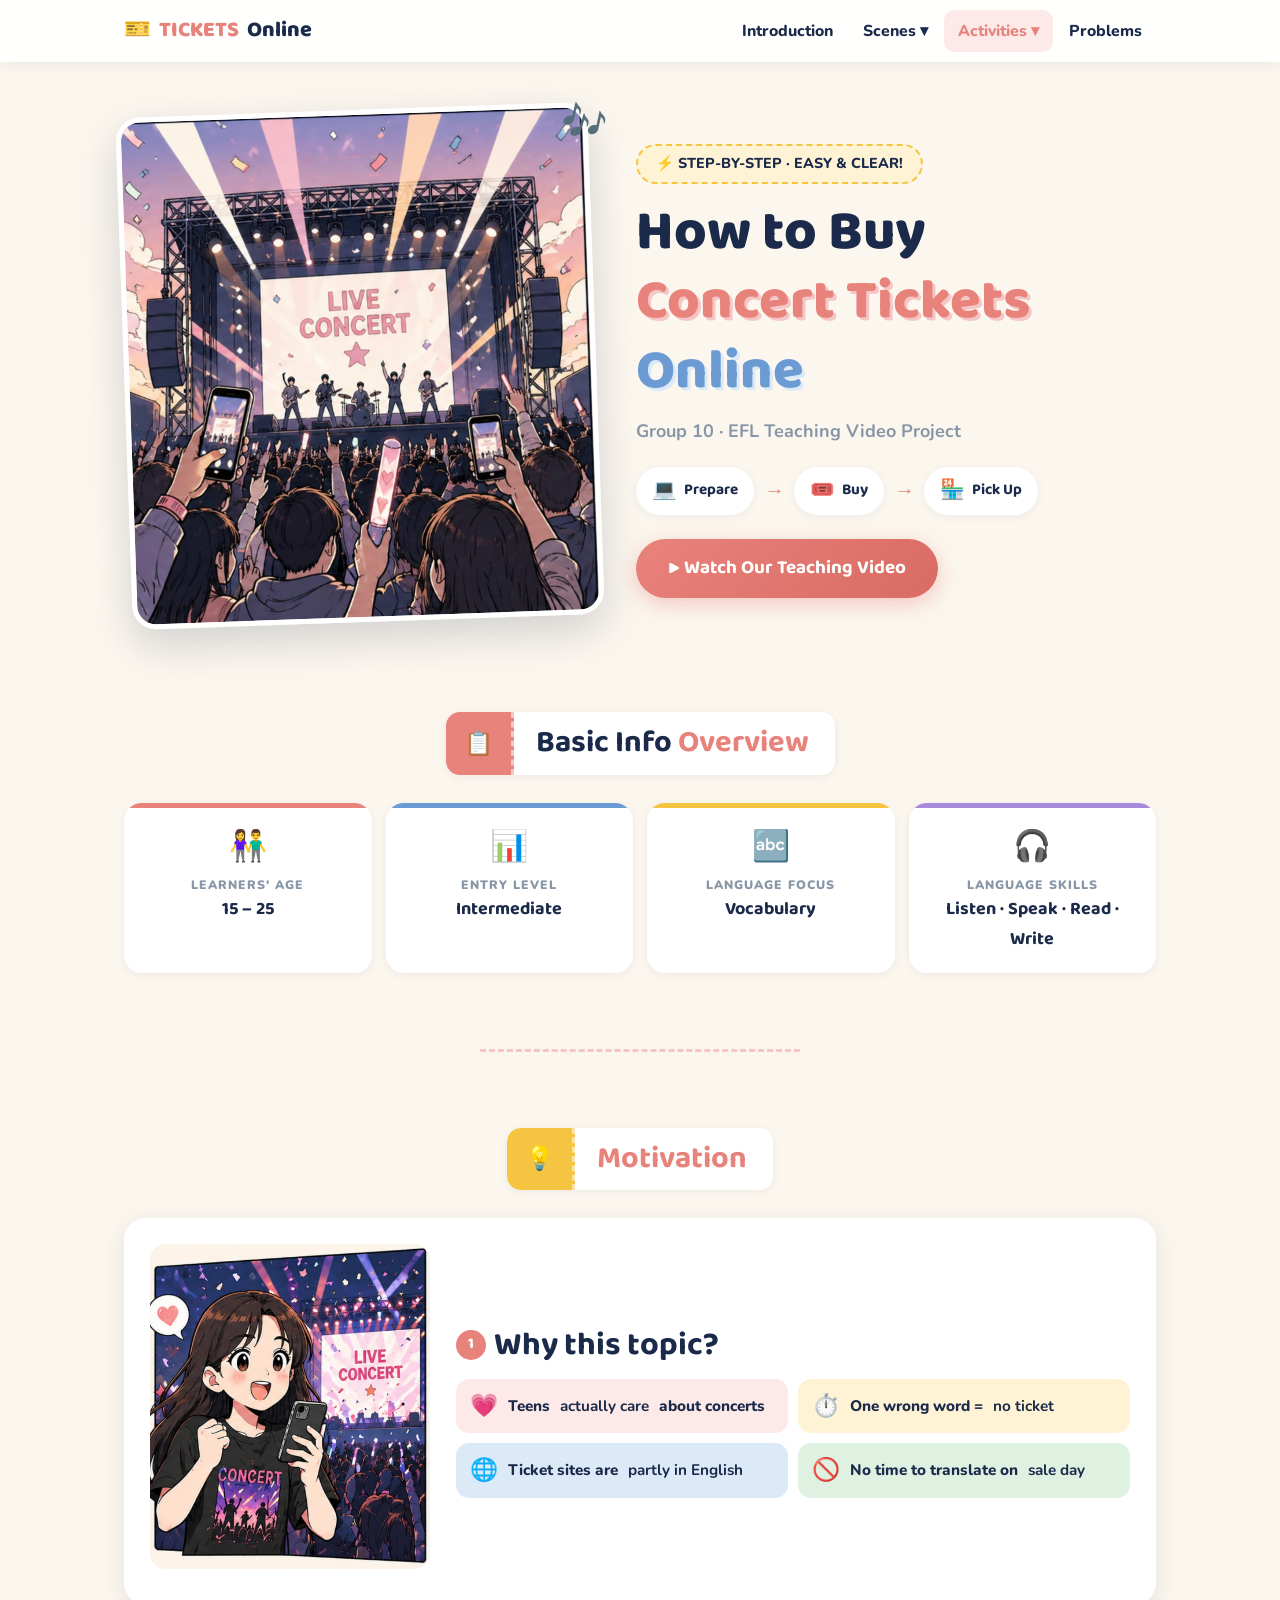
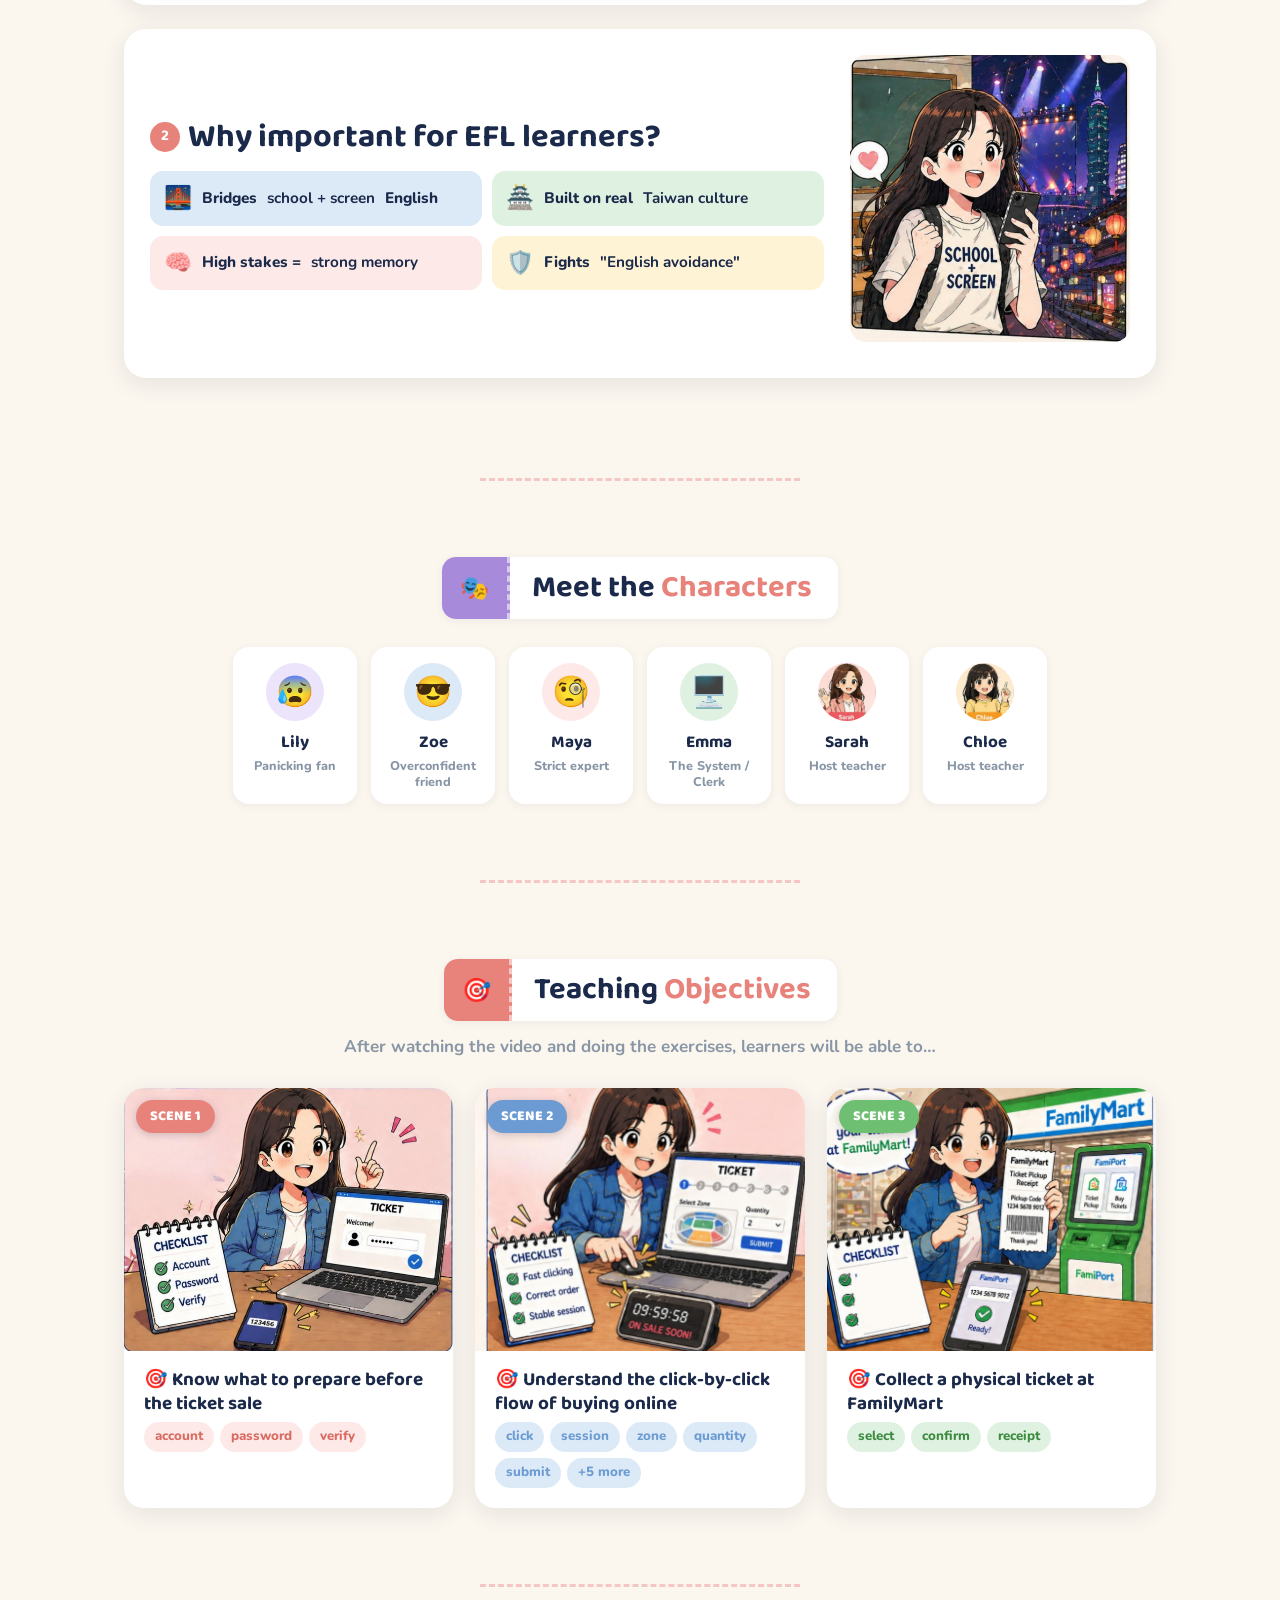
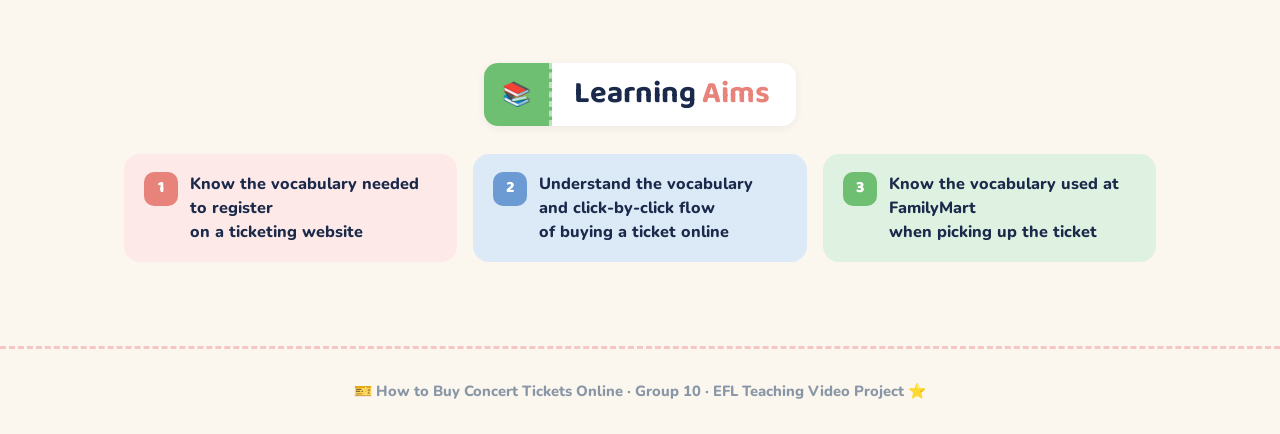
==== index.html @ 99e94b6e "Update index.html" ====
<!DOCTYPE html>
<html lang="en">
<head>
  <meta charset="UTF-8">
  <meta name="viewport" content="width=device-width, initial-scale=1.0">
  <title>How to Buy Concert Tickets Online — Group 10</title>
  <link rel="stylesheet" href="styles.css">
</head>
<body>

<nav class="site-nav">
  <div class="nav-inner">
    <a href="index.html" class="nav-logo">🎫 <span>TICKETS</span> Online</a>
    <button class="hamburger" onclick="document.querySelector('.nav-links').classList.toggle('open')">☰</button>
    <ul class="nav-links">
      <li><a href="index.html">Introduction</a></li>
      <li class="dropdown">
        <a href="scenes.html">Scenes ▾</a>
        <div class="dropdown-menu">
          <a href="scene1.html">Scene 1 — Prepare</a>
          <a href="scene2.html">Scene 2 — Buy</a>
          <a href="scene3.html">Scene 3 — Pick Up</a>
        </div>
      </li>
      <li class="dropdown">
        <a href="activity1.html" class="active">Activities ▾</a>
        <div class="dropdown-menu">
          <a href="activity1.html">Worksheet 1</a>
          <a href="activity2.html">Worksheet 2</a>
          <a href="activity3.html">Worksheet 3</a>
        </div>
      </li>
      <li><a href="problems.html">Problems</a></li>
    </ul>
  </div>
</nav>

<!-- ============ HERO ============ -->
<div class="container">
  <div class="hero-split">
    <div class="hero-art">
      <img src="images/art-concert.jpg" alt="Live concert crowd illustration">
    </div>
    <div class="hero-copy">
      <div class="hero-badge">⚡ STEP-BY-STEP · EASY &amp; CLEAR!</div>
      <h1><span class="w1">How to Buy</span><br><span class="w2">Concert Tickets</span><br><span class="w3">Online</span></h1>
      <p class="subtitle">Group 10 · EFL Teaching Video Project</p>

      <div class="hero-steps">
        <div class="hstep"><span class="he">💻</span> Prepare</div>
        <span class="harrow">→</span>
        <div class="hstep"><span class="he">🎟️</span> Buy</div>
        <span class="harrow">→</span>
        <div class="hstep"><span class="he">🏪</span> Pick Up</div>
      </div>

      <a href="https://youtu.be/21uVmIpMaxs" target="_blank" class="video-btn">▶ Watch Our Teaching Video</a>
    </div>
  </div>
</div>

<div class="container">

  <!-- ============ BASIC INFO ============ -->
  <section>
    <div class="title-center">
      <div class="ticket-title">
        <div class="tt-stub">📋</div>
        <div class="tt-main">
          <h2>Basic Info <span class="accent">Overview</span></h2>
        </div>
      </div>
    </div>

    <div class="info-strip">
      <div class="info-chip c1"><div class="ic">👫</div><div class="lb">Learners' Age</div><div class="vl">15 – 25</div></div>
      <div class="info-chip c2"><div class="ic">📊</div><div class="lb">Entry Level</div><div class="vl">Intermediate</div></div>
      <div class="info-chip c3"><div class="ic">🔤</div><div class="lb">Language Focus</div><div class="vl">Vocabulary</div></div>
      <div class="info-chip c4"><div class="ic">🎧</div><div class="lb">Language Skills</div><div class="vl">Listen · Speak · Read · Write</div></div>
    </div>
  </section>

  <hr class="divider">

  <!-- ============ MOTIVATION ============ -->
  <section>
    <div class="title-center">
      <div class="ticket-title yellow">
        <div class="tt-stub">💡</div>
        <div class="tt-main">
          <h2><span class="accent">Motivation</span></h2>
        </div>
      </div>
    </div>

    <div class="motive-split">
      <div class="ms-art"><img src="images/art-fan-phone.jpg" alt="Excited fan with phone at a concert"></div>
      <div class="ms-body">
<h3 style="font-size:1.8rem;">
  <span class="num">1</span> Why this topic?
</h3>
        <div class="reason-chips">
          <div class="reason-chip p1"><span class="re">💗</span> Teens <b>actually care</b> about concerts</div>
          <div class="reason-chip p2"><span class="re">⏱️</span> One wrong word = <b>no ticket</b></div>
          <div class="reason-chip p3"><span class="re">🌐</span> Ticket sites are <b>partly in English</b></div>
          <div class="reason-chip p4"><span class="re">🚫</span> No time to translate on <b>sale day</b></div>
        </div>
      </div>
    </div>

    <div class="motive-split flip">
      <div class="ms-art"><img src="images/art-school-screen.jpg" alt="Student bridging school and screen English"></div>
      <div class="ms-body">
<h3 style="font-size:1.8rem;">
  <span class="num">2</span> Why important for EFL learners?
</h3>
        <div class="reason-chips">
          <div class="reason-chip p3"><span class="re">🌉</span> Bridges <b>school + screen</b> English</div>
          <div class="reason-chip p4"><span class="re">🏯</span> Built on real <b>Taiwan culture</b></div>
          <div class="reason-chip p1"><span class="re">🧠</span> High stakes = <b>strong memory</b></div>
          <div class="reason-chip p2"><span class="re">🛡️</span> Fights <b>"English avoidance"</b></div>
        </div>
      </div>
    </div>
  </section>

  <hr class="divider">

  <!-- ============ CHARACTERS ============ -->
  <section>
    <div class="title-center">
      <div class="ticket-title purple">
        <div class="tt-stub">🎭</div>
        <div class="tt-main">
          <h2>Meet the <span class="accent">Characters</span></h2>
        </div>
      </div>
    </div>

    <div class="char-strip">
      <div class="char-chip">
        <div class="ca" style="background:var(--purple-light)">😰</div>
        <div class="cn">Lily</div><div class="cr">Panicking fan</div>
      </div>
      <div class="char-chip">
        <div class="ca" style="background:var(--blue-light)">😎</div>
        <div class="cn">Zoe</div><div class="cr">Overconfident friend</div>
      </div>
      <div class="char-chip">
        <div class="ca" style="background:var(--pink-light)">🧐</div>
        <div class="cn">Maya</div><div class="cr">Strict expert</div>
      </div>
      <div class="char-chip">
        <div class="ca" style="background:var(--green-light)">🖥️</div>
        <div class="cn">Emma</div><div class="cr">The System / Clerk</div>
      </div>
      <div class="char-chip">
        <img class="ca" src="images/art-sarah.jpg" alt="Teacher Sarah">
        <div class="cn">Sarah</div><div class="cr">Host teacher</div>
      </div>
      <div class="char-chip">
        <img class="ca" src="images/art-chloe.jpg" alt="Teacher Chloe">
        <div class="cn">Chloe</div><div class="cr">Host teacher</div>
      </div>
    </div>
  </section>

  <hr class="divider">

  <!-- ============ TEACHING OBJECTIVES (scene cards) ============ -->
  <section>
    <div class="title-center">
      <div class="ticket-title">
        <div class="tt-stub">🎯</div>
        <div class="tt-main">
          <h2>Teaching <span class="accent">Objectives</span></h2>
        </div>
      </div>
    </div>
    <p class="section-sub">After watching the video and doing the exercises, learners will be able to…</p>

    <div class="scene-cards">
      <a href="scene1.html" class="scene-card">
        <div class="sc-img">
          <img src="images/art-scene1.jpg" alt="Scene 1 — preparing account with checklist">
          <span class="sc-tag s1">SCENE 1</span>
        </div>
        <div class="sc-body">
          <h3>🎯 Know what to prepare before the ticket sale</h3>
          <div class="vocab-pills">
            <span class="vocab-pill">account</span>
            <span class="vocab-pill">password</span>
            <span class="vocab-pill">verify</span>
          </div>
        </div>
      </a>
      <a href="scene2.html" class="scene-card">
        <div class="sc-img">
          <img src="images/art-scene2.jpg" alt="Scene 2 — racing to buy tickets online">
          <span class="sc-tag s2">SCENE 2</span>
        </div>
        <div class="sc-body">
          <h3>🎯 Understand the click-by-click flow of buying online</h3>
          <div class="vocab-pills">
            <span class="vocab-pill blue">click</span>
            <span class="vocab-pill blue">session</span>
            <span class="vocab-pill blue">zone</span>
            <span class="vocab-pill blue">quantity</span>
            <span class="vocab-pill blue">submit</span>
            <span class="vocab-pill blue">+5 more</span>
          </div>
        </div>
      </a>
      <a href="scene3.html" class="scene-card">
        <div class="sc-img">
          <img src="images/art-scene3.jpg" alt="Scene 3 — picking up ticket at FamilyMart">
          <span class="sc-tag s3">SCENE 3</span>
        </div>
        <div class="sc-body">
          <h3>🎯 Collect a physical ticket at FamilyMart</h3>
          <div class="vocab-pills">
            <span class="vocab-pill green">select</span>
            <span class="vocab-pill green">confirm</span>
            <span class="vocab-pill green">receipt</span>
          </div>
        </div>
      </a>
    </div>
  </section>

  <hr class="divider">

  <!-- ============ LEARNING AIMS ============ -->
  <section>
    <div class="title-center">
      <div class="ticket-title green">
        <div class="tt-stub">📚</div>
        <div class="tt-main">
          <h2>Learning <span class="accent">Aims</span></h2>
        </div>
      </div>
    </div>

    <div class="aims-row">
<div class="aim-card s1">
  <span class="an">1</span>
  Know the vocabulary needed to register<br>
  on a ticketing website
</div>

<div class="aim-card s2">
  <span class="an">2</span>
  Understand the vocabulary and click-by-click flow<br>
  of buying a ticket online
</div>

<div class="aim-card s3">
  <span class="an">3</span>
  Know the vocabulary used at FamilyMart<br>
  when picking up the ticket
</div>
    </div>
  </section>

</div>

<footer class="site-footer">
  🎫 How to Buy Concert Tickets Online · Group 10 · EFL Teaching Video Project ⭐
</footer>

</body>
</html>
---- styles.css ----
@import url('https://fonts.googleapis.com/css2?family=Baloo+2:wght@500;600;700;800&family=Nunito:wght@400;600;700;800;900&display=swap');

:root {
  --bg: #FBF6EE;
  --navy: #1B2A4A;
  --coral: #E8837C;
  --coral-dark: #D96B63;
  --coral-light: #F4C6C6;
  --blue: #6B9BD2;
  --blue-light: #DCEAF8;
  --pink-light: #FDEAE8;
  --green: #6FBF73;
  --green-dark: #3D8B40;
  --green-light: #DFF2E1;
  --yellow: #F5C542;
  --yellow-light: #FFF3D6;
  --purple: #A78BDA;
  --purple-light: #ECE4FA;
  --white: #FFFFFF;
  --gray: #8896A6;
  --shadow: 0 6px 24px rgba(27,42,74,0.09);
  --shadow-sm: 0 2px 10px rgba(27,42,74,0.06);
  --radius: 18px;
}

* { margin: 0; padding: 0; box-sizing: border-box; }
html {
  scroll-behavior: smooth;
  font-size: 18px;
}

body {
  font-family: 'Nunito', sans-serif;
  background: var(--bg);
  color: var(--navy);
  line-height: 1.65;
  font-size: 20px;
}

h1,h2,h3,h4 { font-family: 'Baloo 2', cursive; line-height: 1.25; }
img { max-width: 100%; height: auto; }
a { color: var(--coral); text-decoration: none; transition: .2s; }

.container { max-width: 1080px; margin: 0 auto; padding: 0 24px; }
section { padding: 40px 0; }

/* ============ NAV ============ */
.site-nav {
  background: rgba(255,255,255,.92);
  backdrop-filter: blur(8px);
  box-shadow: 0 2px 14px rgba(27,42,74,.07);
  position: sticky; top: 0; z-index: 100;
}
.nav-inner {
  max-width: 1080px; margin: 0 auto;
  display: flex; align-items: center; justify-content: space-between;
  padding: 0 24px; height: 62px;
}
.nav-logo {
  font-family: 'Baloo 2', cursive; font-size: 1.2rem; font-weight: 800;
  color: var(--navy); display: flex; align-items: center; gap: 8px;
}
.nav-logo span { color: var(--coral); }
.nav-links { display: flex; list-style: none; gap: 2px; align-items: center; }
.nav-links a {
  display: block; padding: 8px 14px; border-radius: 10px;
  font-weight: 800; font-size: .88rem; color: var(--navy);
}
.nav-links a:hover, .nav-links a.active { background: var(--pink-light); color: var(--coral); }
.dropdown { position: relative; }
.dropdown-menu {
  display: none; position: absolute; top: 100%; left: 0;
  background: var(--white); border-radius: 14px; box-shadow: var(--shadow);
  min-width: 190px; padding: 8px; z-index: 50;
}
.dropdown:hover .dropdown-menu { display: block; }
.dropdown-menu a { padding: 8px 12px; border-radius: 9px; font-size: .84rem; }
.hamburger { display: none; background: none; border: none; font-size: 1.5rem; cursor: pointer; color: var(--navy); }

@media (max-width: 768px) {
  .hamburger { display: block; }
  .nav-links {
    display: none; position: absolute; top: 62px; left: 0; right: 0;
    background: var(--white); flex-direction: column; align-items: stretch;
    padding: 14px; box-shadow: var(--shadow);
  }
  .nav-links.open { display: flex; }
  .dropdown-menu { position: static; box-shadow: none; padding-left: 14px; display: block; }
}

/* ============ TICKET HEADER (signature element) ============ */
.ticket-title {
  display: inline-flex;
  align-items: stretch;
  background: var(--white);
  border-radius: 14px;
  box-shadow: var(--shadow-sm);
  overflow: hidden;
  position: relative;
  margin-bottom: 28px;
}
.ticket-title .tt-stub {
  background: var(--coral);
  color: #fff;
  display: flex; align-items: center; justify-content: center;
  font-size: 1.3rem;
  padding: 0 18px;
  border-right: 3px dashed rgba(255,255,255,.55);
  position: relative;
}
.ticket-title.blue .tt-stub { background: var(--blue); }
.ticket-title.green .tt-stub { background: var(--green); }
.ticket-title.yellow .tt-stub { background: var(--yellow); }
.ticket-title.purple .tt-stub { background: var(--purple); }
.ticket-title .tt-main {
  padding: 12px 26px 12px 22px;
}
.ticket-title .tt-eyebrow {
  font-size: .65rem; font-weight: 900; letter-spacing: 2px;
  text-transform: uppercase; color: var(--gray);
}
.ticket-title h2 {
  font-size: clamp(1.25rem, 3vw, 1.7rem);
  margin: 0;
}
.ticket-title h2 .accent { color: var(--coral); }
.title-center { text-align: center; }

/* ============ HERO ============ */
.hero-split {
  display: grid;
  grid-template-columns: 1fr 1.1fr;
  gap: 40px;
  align-items: center;
  padding: 48px 0 40px;
}
@media (max-width: 800px) {
  .hero-split { grid-template-columns: 1fr; }
}
.hero-art {
  position: relative;
}
.hero-art img {
  border-radius: 24px;
  box-shadow: 0 16px 40px rgba(27,42,74,.18);
  border: 5px solid var(--white);
  transform: rotate(-2deg);
}
.hero-art::after {
  content: '🎶';
  position: absolute; top: -16px; right: -10px;
  font-size: 2rem;
  transform: rotate(15deg);
}
.hero-copy { text-align: left; }
@media (max-width: 800px) { .hero-copy { text-align: center; } }
.hero-badge {
  display: inline-block; background: var(--yellow-light);
  font-weight: 800; font-size: .8rem; padding: 6px 18px;
  border-radius: 50px; margin-bottom: 14px; border: 2px dashed var(--yellow);
}
.hero-copy h1 {
  font-size: clamp(2rem, 4.6vw, 3.1rem);
  font-weight: 800;
}
.hero-copy h1 .w1 { color: var(--navy); }
.hero-copy h1 .w2 {
  color: var(--coral);
  text-shadow: 3px 3px 0 var(--coral-light);
}
.hero-copy h1 .w3 {
  color: var(--blue);
  text-shadow: 3px 3px 0 var(--blue-light);
}
.hero-copy .subtitle { font-size: 1rem; color: var(--gray); font-weight: 700; margin: 10px 0 20px; }

.hero-steps {
  display: flex; gap: 10px; align-items: center; flex-wrap: wrap;
  margin-bottom: 24px;
}
@media (max-width: 800px) { .hero-steps { justify-content: center; } }
.hstep {
  display: flex; align-items: center; gap: 7px;
  background: var(--white); padding: 8px 16px;
  border-radius: 50px; box-shadow: var(--shadow-sm);
  font-family: 'Baloo 2', cursive; font-weight: 700; font-size: .85rem;
}
.hstep .he { font-size: 1.1rem; }
.harrow { color: var(--coral); font-weight: 900; }

.video-btn {
  display: inline-flex; align-items: center; gap: 10px;
  background: linear-gradient(135deg, var(--coral), var(--coral-dark));
  color: #fff; font-family: 'Baloo 2', cursive;
  font-size: 1.05rem; font-weight: 700;
  padding: 14px 32px; border-radius: 50px;
  box-shadow: 0 6px 20px rgba(232,131,124,.4);
  transition: .25s;
}
.video-btn:hover { transform: translateY(-3px); box-shadow: 0 10px 28px rgba(232,131,124,.5); color: #fff; }

/* ============ INFO STRIP ============ */
.info-strip {
  display: grid;
  grid-template-columns: repeat(4, 1fr);
  gap: 14px;
}
@media (max-width: 800px) { .info-strip { grid-template-columns: repeat(2, 1fr); } }
.info-chip {
  background: var(--white); border-radius: var(--radius);
  padding: 18px 14px; text-align: center;
  box-shadow: var(--shadow-sm);
  position: relative; overflow: hidden;
}
.info-chip::before {
  content: ''; position: absolute; top: 0; left: 0; right: 0; height: 5px;
}
.info-chip.c1::before { background: var(--coral); }
.info-chip.c2::before { background: var(--blue); }
.info-chip.c3::before { background: var(--yellow); }
.info-chip.c4::before { background: var(--purple); }
.info-chip .ic { font-size: 1.7rem; }
.info-chip .lb { font-size: .68rem; color: var(--gray); font-weight: 900; text-transform: uppercase; letter-spacing: 1px; margin-top: 4px; }
.info-chip .vl { font-family: 'Baloo 2', cursive; font-weight: 700; font-size: 1rem; }

/* ============ MOTIVE (visual cards) ============ */
.motive-split {
  display: grid; grid-template-columns: 280px 1fr;
  gap: 26px; align-items: center;
  background: var(--white); border-radius: 22px;
  padding: 26px; box-shadow: var(--shadow);
  margin-bottom: 24px;
}
.motive-split.flip { grid-template-columns: 1fr 280px; }
.motive-split.flip .ms-art { order: 2; }
@media (max-width: 760px) {
  .motive-split, .motive-split.flip { grid-template-columns: 1fr; }
  .motive-split.flip .ms-art { order: 0; }
}
.ms-art img { border-radius: 16px; }
.ms-body h3 { font-size: 1.2rem; margin-bottom: 14px; display: flex; align-items: center; gap: 8px; }
.ms-body h3 .num {
  width: 30px; height: 30px; flex-shrink: 0;
  background: var(--coral); color: #fff; border-radius: 50%;
  display: inline-flex; align-items: center; justify-content: center;
  font-size: .85rem;
}
.reason-chips { display: grid; grid-template-columns: 1fr 1fr; gap: 10px; }
@media (max-width: 560px) { .reason-chips { grid-template-columns: 1fr; } }
.reason-chip {
  display: flex; align-items: center; gap: 10px;
  padding: 12px 14px; border-radius: 13px;
  font-weight: 800; font-size: .85rem; line-height: 1.35;
}
.reason-chip .re { font-size: 1.25rem; flex-shrink: 0; }
.reason-chip.p1 { background: var(--pink-light); }
.reason-chip.p2 { background: var(--yellow-light); }
.reason-chip.p3 { background: var(--blue-light); }
.reason-chip.p4 { background: var(--green-light); }

/* ============ SCENE CARDS ============ */
.scene-cards {
  display: grid; grid-template-columns: repeat(3, 1fr); gap: 22px;
}
@media (max-width: 800px) { .scene-cards { grid-template-columns: 1fr; } }
.scene-card {
  background: var(--white); border-radius: 20px; overflow: hidden;
  box-shadow: var(--shadow); color: var(--navy);
  transition: transform .22s, box-shadow .22s;
  display: flex; flex-direction: column;
}
.scene-card:hover { transform: translateY(-6px); box-shadow: 0 14px 34px rgba(27,42,74,.15); color: var(--navy); }
.scene-card .sc-img { position: relative; }
.scene-card .sc-img img { display: block; width: 100%; aspect-ratio: 5/4; object-fit: cover; }
.scene-card .sc-tag {
  position: absolute; top: 12px; left: 12px;
  font-family: 'Baloo 2', cursive; font-weight: 800; font-size: .78rem;
  color: #fff; padding: 5px 14px; border-radius: 50px;
  box-shadow: 0 2px 8px rgba(0,0,0,.18);
}
.sc-tag.s1 { background: var(--coral); }
.sc-tag.s2 { background: var(--blue); }
.sc-tag.s3 { background: var(--green); }
.scene-card .sc-body { padding: 18px 20px 20px; flex: 1; }
.scene-card .sc-body h3 { font-size: 1.05rem; margin-bottom: 6px; }
.scene-card .sc-body p { font-size: .85rem; color: var(--gray); font-weight: 700; margin-bottom: 12px; }
.vocab-pills { display: flex; flex-wrap: wrap; gap: 6px; }
.vocab-pill {
  background: var(--pink-light); color: var(--coral-dark);
  font-weight: 800; font-size: .74rem; padding: 4px 11px; border-radius: 50px;
}
.vocab-pill.blue { background: var(--blue-light); color: var(--blue); }
.vocab-pill.green { background: var(--green-light); color: var(--green-dark); }

/* ============ AIMS ============ */
.aims-row { display: grid; grid-template-columns: repeat(3,1fr); gap: 16px; }
@media (max-width: 760px) { .aims-row { grid-template-columns: 1fr; } }
.aim-card {
  border-radius: 16px; padding: 18px 20px;
  font-weight: 800; font-size: .9rem; line-height: 1.5;
  display: flex; gap: 12px; align-items: flex-start;
}
.aim-card .an {
  width: 34px; height: 34px; flex-shrink: 0; border-radius: 10px;
  display: flex; align-items: center; justify-content: center;
  font-family: 'Baloo 2', cursive; font-weight: 800; color: #fff;
}
.aim-card.s1 { background: var(--pink-light); } .aim-card.s1 .an { background: var(--coral); }
.aim-card.s2 { background: var(--blue-light); } .aim-card.s2 .an { background: var(--blue); }
.aim-card.s3 { background: var(--green-light); } .aim-card.s3 .an { background: var(--green); }

/* ============ SCENE PAGE ============ */
.scene-hero {
  display: grid; grid-template-columns: 1fr 360px;
  gap: 36px; align-items: center; padding: 44px 0 28px;
}
@media (max-width: 800px) { .scene-hero { grid-template-columns: 1fr; } .scene-hero .sh-art { order: -1; max-width: 420px; margin: 0 auto; } }
.scene-hero .sh-art img {
  border-radius: 22px; border: 5px solid var(--white);
  box-shadow: var(--shadow); transform: rotate(2deg);
}
.scene-num {
  display: inline-block; color: #fff;
  font-family: 'Baloo 2', cursive; font-weight: 800; font-size: .9rem;
  padding: 6px 20px; border-radius: 50px; margin-bottom: 12px;
  background: var(--coral);
}
.scene-num.s2 { background: var(--blue); }
.scene-num.s3 { background: var(--green); }
.scene-hero h1 { font-size: clamp(1.6rem, 4vw, 2.4rem); }
.scene-hero .scene-desc { color: var(--gray); font-weight: 700; margin-top: 8px; }

/* facts row */
.facts-row {
  display: grid; grid-template-columns: repeat(3, 1fr);
  gap: 14px; margin-bottom: 14px;
}
@media (max-width: 700px) { .facts-row { grid-template-columns: 1fr; } }
.fact {
  background: var(--white); border-radius: 14px; padding: 14px 16px;
  box-shadow: var(--shadow-sm);
  display: flex; gap: 12px; align-items: flex-start;
}
.fact .fi { font-size: 1.4rem; flex-shrink: 0; }
.fact .fl { font-size: .66rem; font-weight: 900; text-transform: uppercase; letter-spacing: 1px; color: var(--gray); }
.fact .fv { font-weight: 800; font-size: .88rem; line-height: 1.4; }

.storyboard-img {
  width: 100%; border-radius: 20px;
  box-shadow: var(--shadow); border: 4px solid var(--white);
  margin: 8px 0;
}

/* script */
.script-box {
  background: var(--white); border-radius: 20px;
  padding: 30px; box-shadow: var(--shadow);
  margin: 28px 0; border-left: 6px solid var(--coral);
}
.script-box.s2 { border-left-color: var(--blue); }
.script-box.s3 { border-left-color: var(--green); }
.script-line { margin-bottom: 9px; font-size: .93rem; line-height: 1.75; }
.script-line .speaker { font-weight: 900; }
.speaker.lily { color: #9B59B6; } .speaker.zoe { color: var(--blue); }
.speaker.maya { color: #27AE60; } .speaker.emma { color: #16A085; }
.vocab-highlight { color: var(--coral-dark); font-weight: 900; }
.stage-dir { font-style: italic; color: var(--gray); }

/* collapsible script */
.script-toggle {
  background: var(--bg); border: 2px dashed var(--coral-light);
  border-radius: 50px; padding: 10px 24px;
  font-family: 'Baloo 2', cursive; font-weight: 700; font-size: .92rem;
  color: var(--coral-dark); cursor: pointer; display: block;
  margin: 0 auto;
}
.script-toggle:hover { background: var(--pink-light); }

/* vocab grid */
.vocab-grid {
  display: grid; grid-template-columns: repeat(auto-fill, minmax(170px, 1fr));
  gap: 14px;
}
.vocab-item {
  text-align: center; padding: 18px 12px; border-radius: 16px;
  background: var(--pink-light);
  transition: transform .18s;
}
.vocab-item:hover { transform: translateY(-3px); }
.vocab-item.blue { background: var(--blue-light); }
.vocab-item.green { background: var(--green-light); }
.vocab-item .vi { font-size: 1.8rem; }
.vocab-item .word { font-family: 'Baloo 2', cursive; font-size: 1.08rem; font-weight: 700; margin-top: 4px; }
.vocab-item .def { font-size: .8rem; font-weight: 700; }
.vocab-item .zh { font-size: .82rem; color: var(--gray); font-weight: 700; }

/* ============ FLOW (scenes hub) ============ */
.scenes-flow {
  display: flex; align-items: center; justify-content: center;
  gap: 14px; flex-wrap: wrap; margin: 28px 0;
}
.flow-step { display: flex; flex-direction: column; align-items: center; gap: 8px; }
.flow-circle {
  width: 92px; height: 92px; border-radius: 50%;
  display: flex; align-items: center; justify-content: center;
  font-size: 2.3rem; box-shadow: var(--shadow);
  transition: transform .2s; background: var(--white);
  border: 4px solid var(--coral-light);
}
.flow-step:hover .flow-circle { transform: scale(1.08); }
.flow-circle.f2 { border-color: var(--blue-light); }
.flow-circle.f3 { border-color: var(--green-light); }
.flow-label { font-family: 'Baloo 2', cursive; font-weight: 800; font-size: .9rem; color: var(--navy); }
.flow-arrow { font-size: 1.6rem; color: var(--coral); font-weight: 900; }

/* ============ INTERACTIVE WORKSHEETS ============ */
.ws-card {
  background: var(--white); border-radius: 22px;
  padding: 30px; box-shadow: var(--shadow); margin-bottom: 34px;
}
.ws-head { display: flex; align-items: center; gap: 14px; margin-bottom: 6px; flex-wrap: wrap; }
.ws-head .ws-icon {
  width: 50px; height: 50px; border-radius: 14px;
  display: flex; align-items: center; justify-content: center;
  font-size: 1.5rem; flex-shrink: 0;
}
.ws-head h3 { font-size: 1.25rem; }
.ws-instructions {
  color: var(--gray); font-weight: 700; font-size: .9rem;
  margin: 8px 0 20px;
}
.ws-score {
  margin-left: auto;
  font-family: 'Baloo 2', cursive; font-weight: 800; font-size: .95rem;
  background: var(--yellow-light); padding: 6px 16px; border-radius: 50px;
}

/* matching */
.match-board { display: grid; grid-template-columns: 1fr 1fr; gap: 18px; }
@media (max-width: 560px) { .match-board { gap: 10px; } }
.match-col-head {
  font-family: 'Baloo 2', cursive; font-weight: 700; font-size: .9rem;
  text-align: center; padding: 8px; border-radius: 10px; margin-bottom: 10px;
}
.mch-en { background: var(--blue-light); color: var(--blue); }
.mch-zh { background: var(--pink-light); color: var(--coral-dark); }
.match-btn {
  display: flex; align-items: center; gap: 10px;
  width: 100%; padding: 11px 14px; margin-bottom: 7px;
  border-radius: 12px; border: 2px solid transparent;
  background: var(--bg); font-family: 'Nunito', sans-serif;
  font-weight: 800; font-size: .92rem; color: var(--navy);
  cursor: pointer; transition: .15s; text-align: left;
}
.match-btn:hover:not(:disabled) { border-color: var(--coral-light); transform: translateX(2px); }
.match-btn.selected { border-color: var(--coral); background: var(--pink-light); }
.match-btn.matched { background: var(--green-light); color: var(--green-dark); cursor: default; }
.match-btn.wrong { animation: shake .35s; border-color: #E05B5B; background: #FDE2E2; }
.match-btn:disabled { opacity: .85; }
@keyframes shake {
  0%,100% { transform: translateX(0); }
  25% { transform: translateX(-5px); } 75% { transform: translateX(5px); }
}

/* fill in blank */
.fitb-grid { display: grid; grid-template-columns: 1fr 1fr; gap: 12px; }
@media (max-width: 720px) { .fitb-grid { grid-template-columns: 1fr; } }
.fitb-item {
  padding: 14px 16px; background: var(--bg); border-radius: 14px;
  font-size: .88rem; font-weight: 700;
  display: flex; gap: 10px; align-items: flex-start;
  border: 2px solid transparent; transition: .2s;
}
.fitb-item.correct { border-color: var(--green); background: var(--green-light); }
.fitb-item.incorrect { border-color: #E05B5B; background: #FDE2E2; }
.fitb-item .num {
  width: 25px; height: 25px; flex-shrink: 0;
  background: var(--blue); color: #fff; border-radius: 50%;
  display: inline-flex; align-items: center; justify-content: center;
  font-size: .76rem; font-weight: 900;
}
.fitb-select, .order-select {
  font-family: 'Nunito', sans-serif; font-weight: 800; font-size: .85rem;
  padding: 4px 8px; border-radius: 8px;
  border: 2px dashed var(--coral); background: var(--white);
  color: var(--coral-dark); cursor: pointer; margin: 0 3px;
}

.word-bank {
  display: flex; flex-wrap: wrap; gap: 8px;
  padding: 14px 18px; background: var(--yellow-light);
  border-radius: 14px; margin-bottom: 18px; justify-content: center;
  align-items: center;
}
.word-bank .wb-label {
  font-family: 'Baloo 2', cursive; font-weight: 800; font-size: .8rem;
  background: var(--yellow); padding: 3px 12px; border-radius: 50px;
}
.word-bank span.wbw { font-weight: 800; font-size: .88rem; }

/* ordering */
.order-list { display: grid; gap: 9px; }
.order-item {
  display: flex; align-items: center; gap: 13px;
  padding: 12px 16px; background: var(--bg); border-radius: 13px;
  font-weight: 700; font-size: .9rem;
  border: 2px solid transparent; transition: .2s;
}
.order-item.correct { border-color: var(--green); background: var(--green-light); }
.order-item.incorrect { border-color: #E05B5B; background: #FDE2E2; }
.order-item .oi { font-size: 1.25rem; flex-shrink: 0; }
.order-vocab { font-weight: 900; color: var(--coral-dark); }
.order-select { min-width: 56px; text-align: center; }

/* check buttons */
.check-btn {
  display: inline-flex; align-items: center; gap: 8px;
  background: linear-gradient(135deg, var(--green), var(--green-dark));
  color: #fff; border: none; cursor: pointer;
  font-family: 'Baloo 2', cursive; font-weight: 700; font-size: .95rem;
  padding: 11px 28px; border-radius: 50px;
  box-shadow: 0 4px 14px rgba(111,191,115,.4);
  transition: .2s; margin-top: 18px;
}
.check-btn:hover { transform: translateY(-2px); }
.reset-btn {
  background: var(--white); color: var(--gray);
  border: 2px solid #E3E8EE; cursor: pointer;
  font-family: 'Baloo 2', cursive; font-weight: 700; font-size: .95rem;
  padding: 10px 24px; border-radius: 50px;
  margin: 18px 0 0 10px; transition: .2s;
}
.reset-btn:hover { border-color: var(--coral-light); color: var(--coral); }
.ws-result {
  margin-top: 14px; font-weight: 900; font-size: 1rem;
  min-height: 26px;
}
.ws-result.good { color: var(--green-dark); }
.ws-result.bad { color: #D14545; }

/* ============ PROBLEMS ============ */
.problem-row {
  background: var(--white); border-radius: 20px;
  padding: 22px 26px; box-shadow: var(--shadow);
  margin-bottom: 18px;
  display: grid; grid-template-columns: 64px 1fr auto 1fr;
  gap: 18px; align-items: center;
}
@media (max-width: 760px) {
  .problem-row { grid-template-columns: 56px 1fr; }
  .problem-row .pr-arrow { display: none; }
  .problem-row .pr-sol { grid-column: 1 / -1; }
}
.pr-icon {
  width: 64px; height: 64px; border-radius: 17px;
  display: flex; align-items: center; justify-content: center;
  font-size: 1.8rem;
}
.pr-icon.i1 { background: var(--pink-light); }
.pr-icon.i2 { background: var(--blue-light); }
.pr-icon.i3 { background: var(--green-light); }
.pr-icon.i4 { background: var(--yellow-light); }
.pr-prob h4 { font-size: 1.02rem; }
.pr-prob p { font-size: .82rem; color: var(--gray); font-weight: 700; margin-top: 2px; }
.pr-arrow { font-size: 1.5rem; color: var(--coral); }
.pr-sol {
  background: var(--green-light); border-radius: 14px;
  padding: 13px 16px; display: flex; gap: 10px; align-items: center;
}
.pr-sol .ps-badge {
  background: var(--green); color: #fff;
  font-family: 'Baloo 2', cursive; font-weight: 700; font-size: .62rem;
  letter-spacing: 1px; padding: 3px 10px; border-radius: 50px;
  flex-shrink: 0;
}
.pr-sol p { font-weight: 800; font-size: .85rem; line-height: 1.45; }

/* ============ MISC ============ */
.divider {
  border: none; height: 0; margin: 36px auto;
  max-width: 320px;
  border-top: 3px dashed var(--coral-light);
  position: relative;
}
.divider::after {
  content: '🎫'; position: absolute; top: -14px; left: 50%;
  transform: translateX(-50%); background: var(--bg); padding: 0 12px;
  font-size: 1.1rem;
}

.page-nav { display: flex; justify-content: space-between; gap: 14px; margin-top: 36px; flex-wrap: wrap; }
.page-nav a {
  display: inline-flex; align-items: center; gap: 8px;
  background: var(--white); padding: 11px 24px; border-radius: 50px;
  font-weight: 800; font-size: .88rem; box-shadow: var(--shadow-sm);
  color: var(--navy);
}
.page-nav a:hover { background: var(--coral); color: #fff; }

.site-footer {
  text-align: center; padding: 30px 24px; margin-top: 44px;
  color: var(--gray); font-size: .82rem; font-weight: 800;
  border-top: 3px dashed var(--coral-light);
}

.section-sub {
  text-align: center; color: var(--gray); font-weight: 700;
  font-size: .95rem; margin: -16px 0 26px;
}

/* characters strip */
.char-strip {
  display: flex; justify-content: center; flex-wrap: wrap; gap: 14px;
}
.char-chip {
  background: var(--white); border-radius: 16px;
  padding: 16px 14px 14px; text-align: center; width: 124px;
  box-shadow: var(--shadow-sm); transition: transform .2s;
}
.char-chip:hover { transform: translateY(-4px); }
.char-chip .ca {
  width: 58px; height: 58px; border-radius: 50%;
  display: flex; align-items: center; justify-content: center;
  font-size: 1.7rem; margin: 0 auto 8px;
}
.char-chip img.ca { object-fit: cover; }
.char-chip .cn { font-family: 'Baloo 2', cursive; font-weight: 700; font-size: .95rem; }
.char-chip .cr { font-size: .7rem; color: var(--gray); font-weight: 800; line-height: 1.3; }

.group-photo {
  border-radius: 22px; border: 5px solid var(--white);
  box-shadow: var(--shadow); display: block; margin: 0 auto;
}
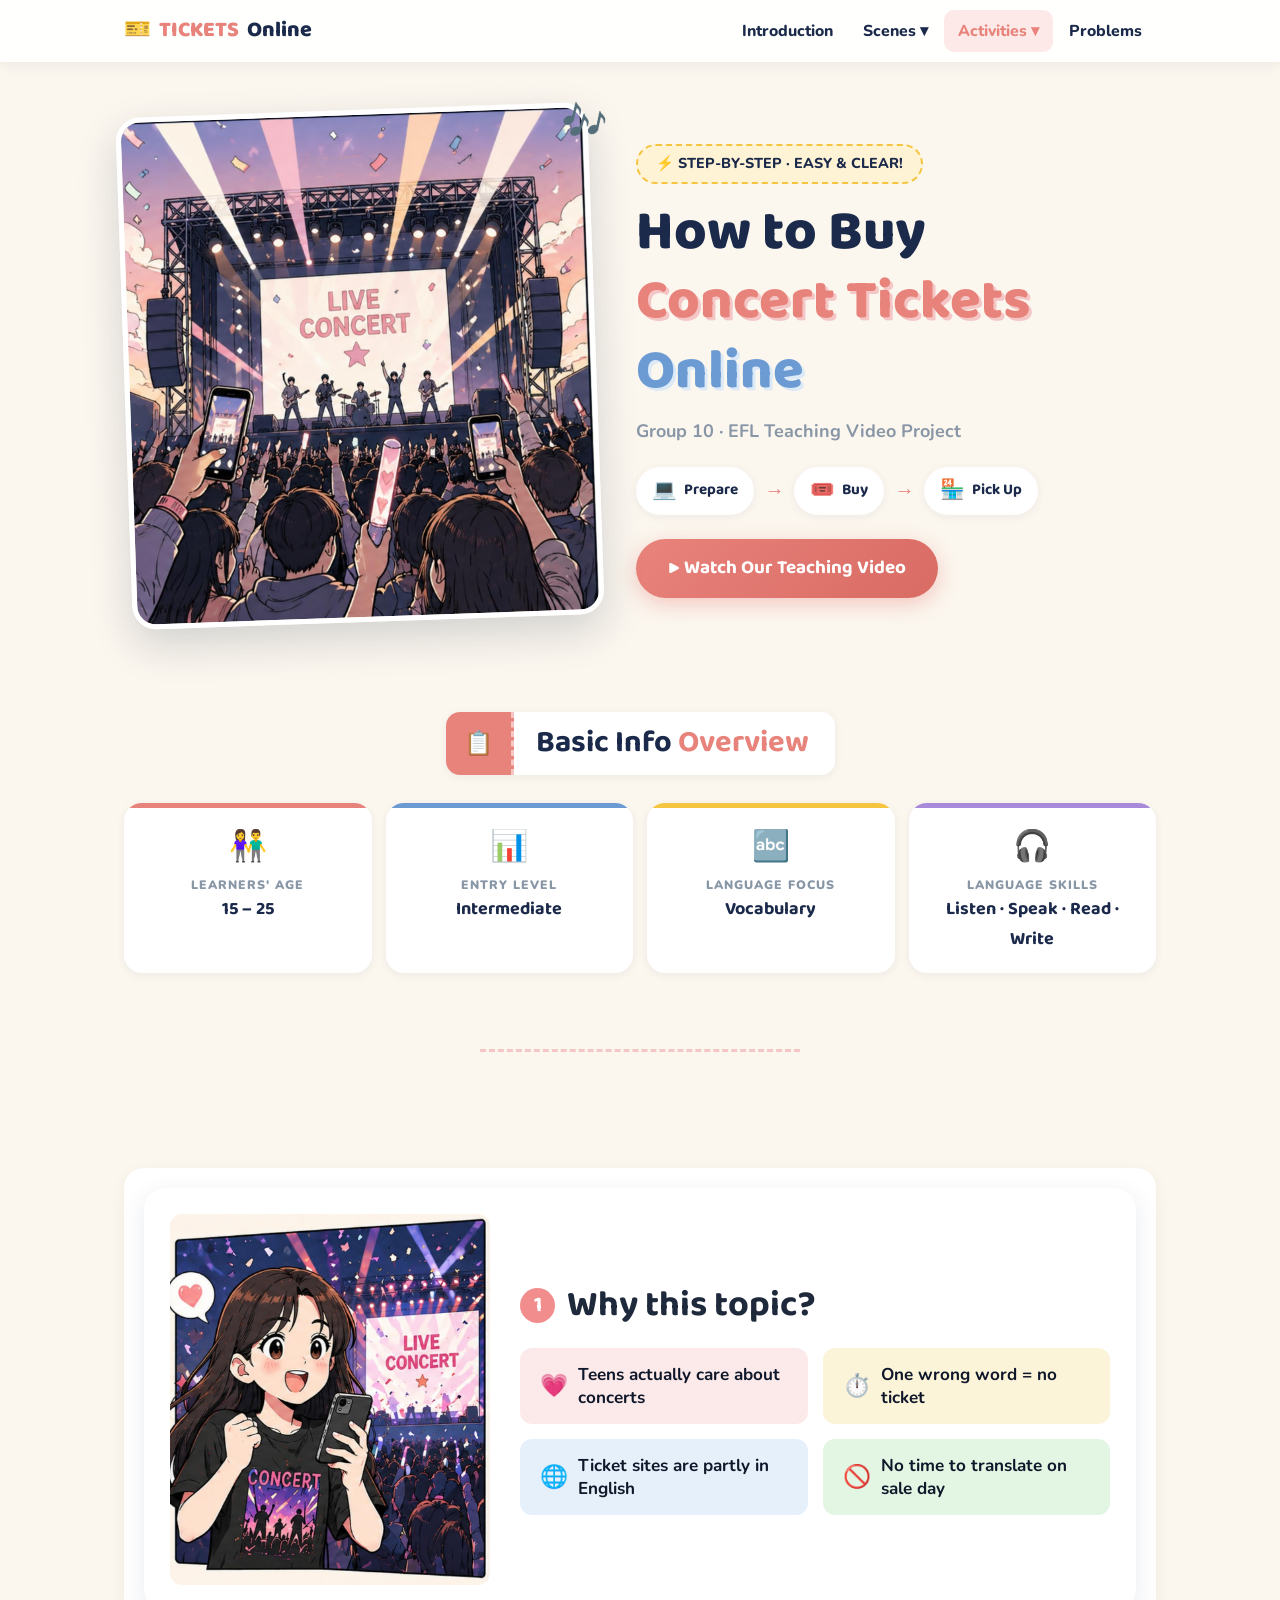
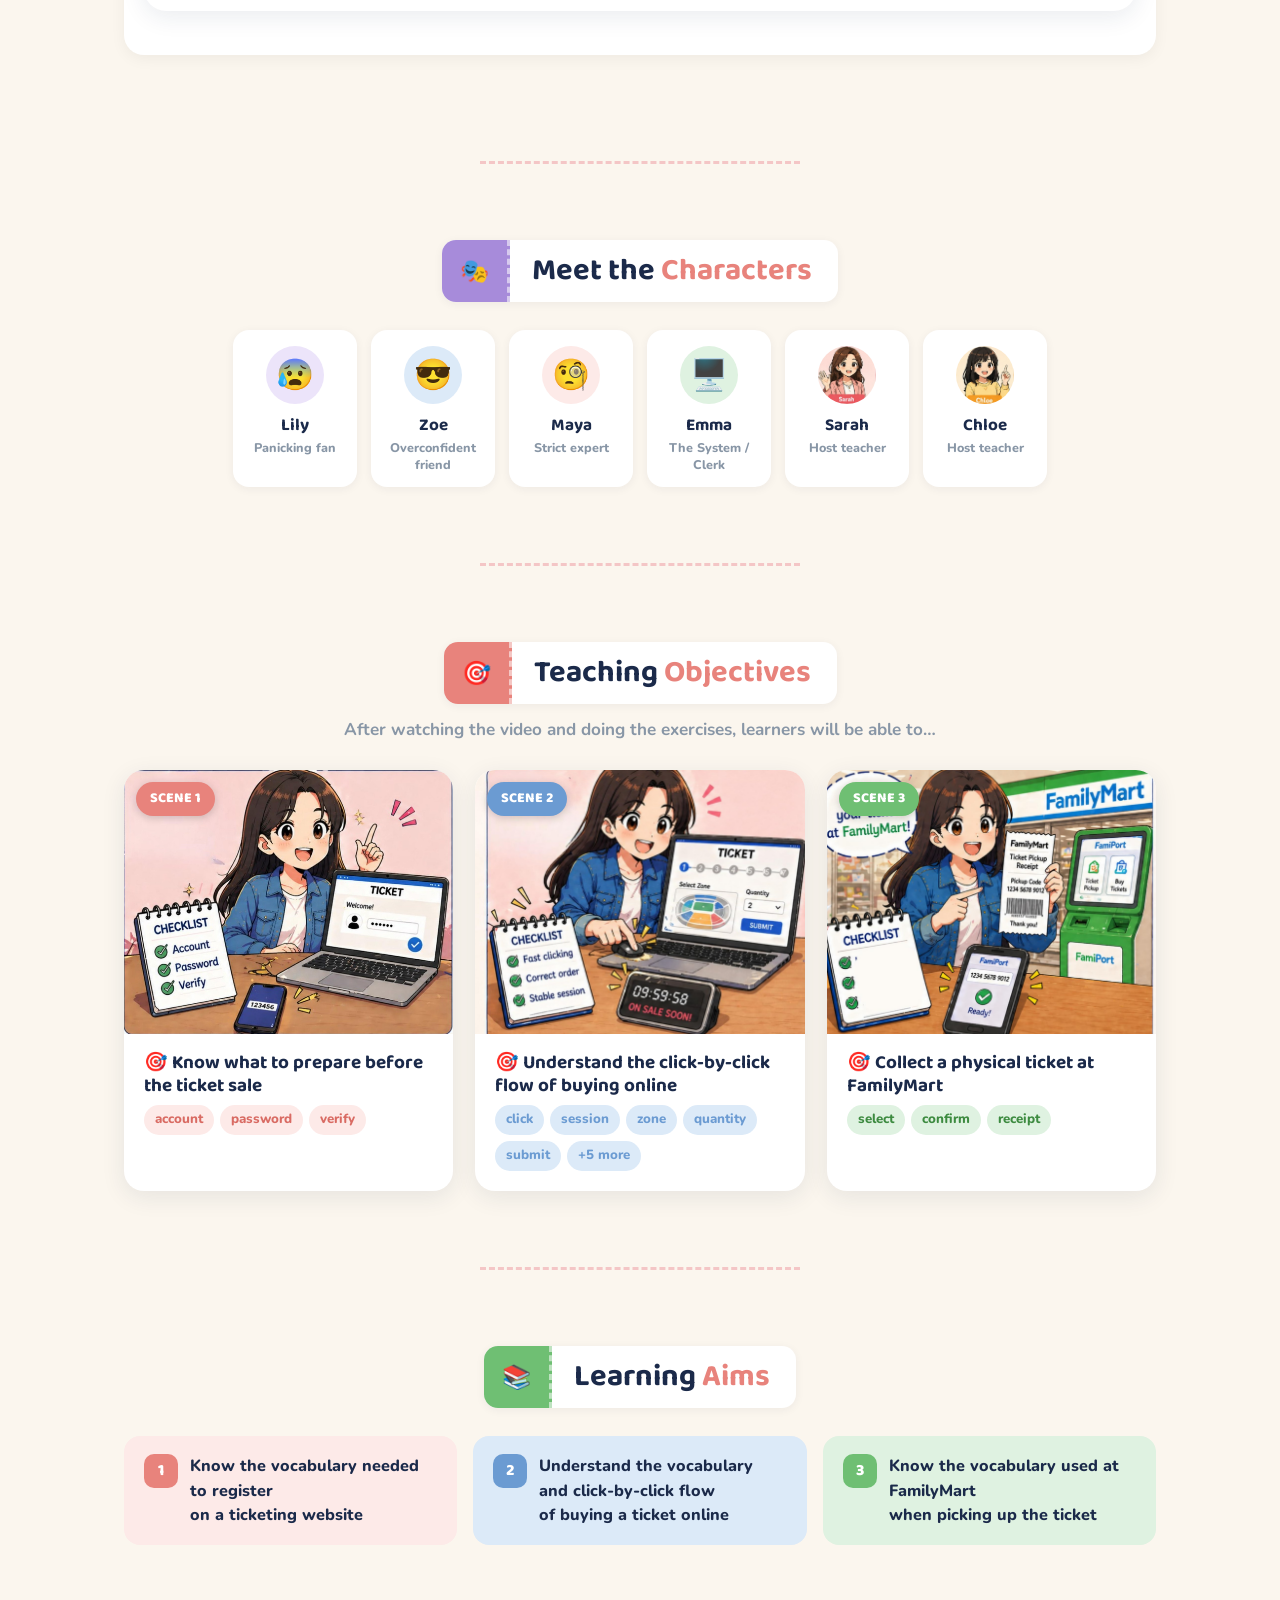
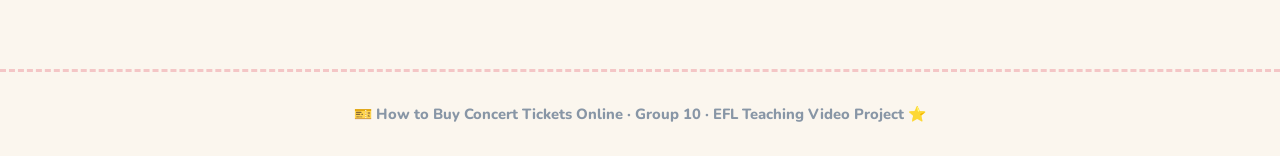
==== commit 263d2ed1: "Update index.html" ====
--- a/index.html
+++ b/index.html
@@ -5,7 +5,77 @@
   <meta name="viewport" content="width=device-width, initial-scale=1.0">
   <title>How to Buy Concert Tickets Online — Group 10</title>
   <link rel="stylesheet" href="styles.css">
+  <style>
+    .motive-card {
+      background-color: #ffffff;
+      border-radius: 20px;
+      padding: 20px;
+      box-shadow: 0 4px 15px rgba(0,0,0,0.05);
+      margin-bottom: 30px;
+    }
+    .motive-split {
+      display: flex;
+      gap: 30px;
+      align-items: center;
+    }
+    .ms-art {
+      flex: 0 0 35%;
+      max-width: 320px;
+    }
+    .ms-art img {
+      width: 100%;
+      border-radius: 12px;
+      display: block;
+    }
+    .ms-body { flex: 1; }
+    .ms-body h3 {
+      font-size: 2rem;
+      color: #1e293b;
+      display: flex;
+      align-items: center;
+      gap: 12px;
+      margin-top: 0;
+      margin-bottom: 20px;
+    }
+    .ms-body h3 .num {
+      background-color: #f18e8d; 
+      color: white;
+      width: 35px;
+      height: 35px;
+      display: inline-flex;
+      align-items: center;
+      justify-content: center;
+      border-radius: 50%;
+      font-size: 1.2rem;
+      font-weight: bold;
+    }
+    .reason-chips {
+      display: grid;
+      grid-template-columns: 1fr 1fr; /* Forces 2 columns */
+      gap: 15px;
+    }
+    .reason-chip {
+      display: flex;
+      align-items: center;
+      gap: 10px;
+      padding: 15px 20px;
+      border-radius: 12px;
+      font-size: 0.95rem;
+      font-weight: 700;
+      color: #0f172a;
+    }
+    .reason-chip.p1 { background-color: #fceaea; }
+    .reason-chip.p2 { background-color: #fcf4d9; }
+    .reason-chip.p3 { background-color: #e6f0fa; }
+    .reason-chip.p4 { background-color: #e3f5e3; }
+
+    @media (max-width: 768px) {
+      .motive-split { flex-direction: column; }
+      .reason-chips { grid-template-columns: 1fr; }
+    }
+  </style>
 </head>
+
 <body>
 
 <nav class="site-nav">
@@ -84,41 +154,30 @@
 
   <!-- ============ MOTIVATION ============ -->
   <section>
-    <div class="title-center">
-      <div class="ticket-title yellow">
-        <div class="tt-stub">💡</div>
-        <div class="tt-main">
-          <h2><span class="accent">Motivation</span></h2>
-        </div>
-      </div>
-    </div>
-
-    <div class="motive-split">
-      <div class="ms-art"><img src="images/art-fan-phone.jpg" alt="Excited fan with phone at a concert"></div>
-      <div class="ms-body">
-<h3 style="font-size:1.8rem;">
-  <span class="num">1</span> Why this topic?
-</h3>
-        <div class="reason-chips">
-          <div class="reason-chip p1"><span class="re">💗</span> Teens <b>actually care</b> about concerts</div>
-          <div class="reason-chip p2"><span class="re">⏱️</span> One wrong word = <b>no ticket</b></div>
-          <div class="reason-chip p3"><span class="re">🌐</span> Ticket sites are <b>partly in English</b></div>
-          <div class="reason-chip p4"><span class="re">🚫</span> No time to translate on <b>sale day</b></div>
-        </div>
-      </div>
-    </div>
-
-    <div class="motive-split flip">
-      <div class="ms-art"><img src="images/art-school-screen.jpg" alt="Student bridging school and screen English"></div>
-      <div class="ms-body">
-<h3 style="font-size:1.8rem;">
-  <span class="num">2</span> Why important for EFL learners?
-</h3>
-        <div class="reason-chips">
-          <div class="reason-chip p3"><span class="re">🌉</span> Bridges <b>school + screen</b> English</div>
-          <div class="reason-chip p4"><span class="re">🏯</span> Built on real <b>Taiwan culture</b></div>
-          <div class="reason-chip p1"><span class="re">🧠</span> High stakes = <b>strong memory</b></div>
-          <div class="reason-chip p2"><span class="re">🛡️</span> Fights <b>"English avoidance"</b></div>
+   <section>
+    <div class="motive-card">
+      <div class="motive-split">
+        <div class="ms-art">
+          <img src="images/art-fan-phone.jpg" alt="Excited fan with phone at a concert">
+        </div>
+        <div class="ms-body">
+          <h3>
+            <span class="num">1</span> Why this topic?
+          </h3>
+          <div class="reason-chips">
+            <div class="reason-chip p1">
+              <span class="re">💗</span> Teens actually care about concerts
+            </div>
+            <div class="reason-chip p2">
+              <span class="re">⏱️</span> One wrong word = no ticket
+            </div>
+            <div class="reason-chip p3">
+              <span class="re">🌐</span> Ticket sites are partly in English
+            </div>
+            <div class="reason-chip p4">
+              <span class="re">🚫</span> No time to translate on sale day
+            </div>
+          </div>
         </div>
       </div>
     </div>
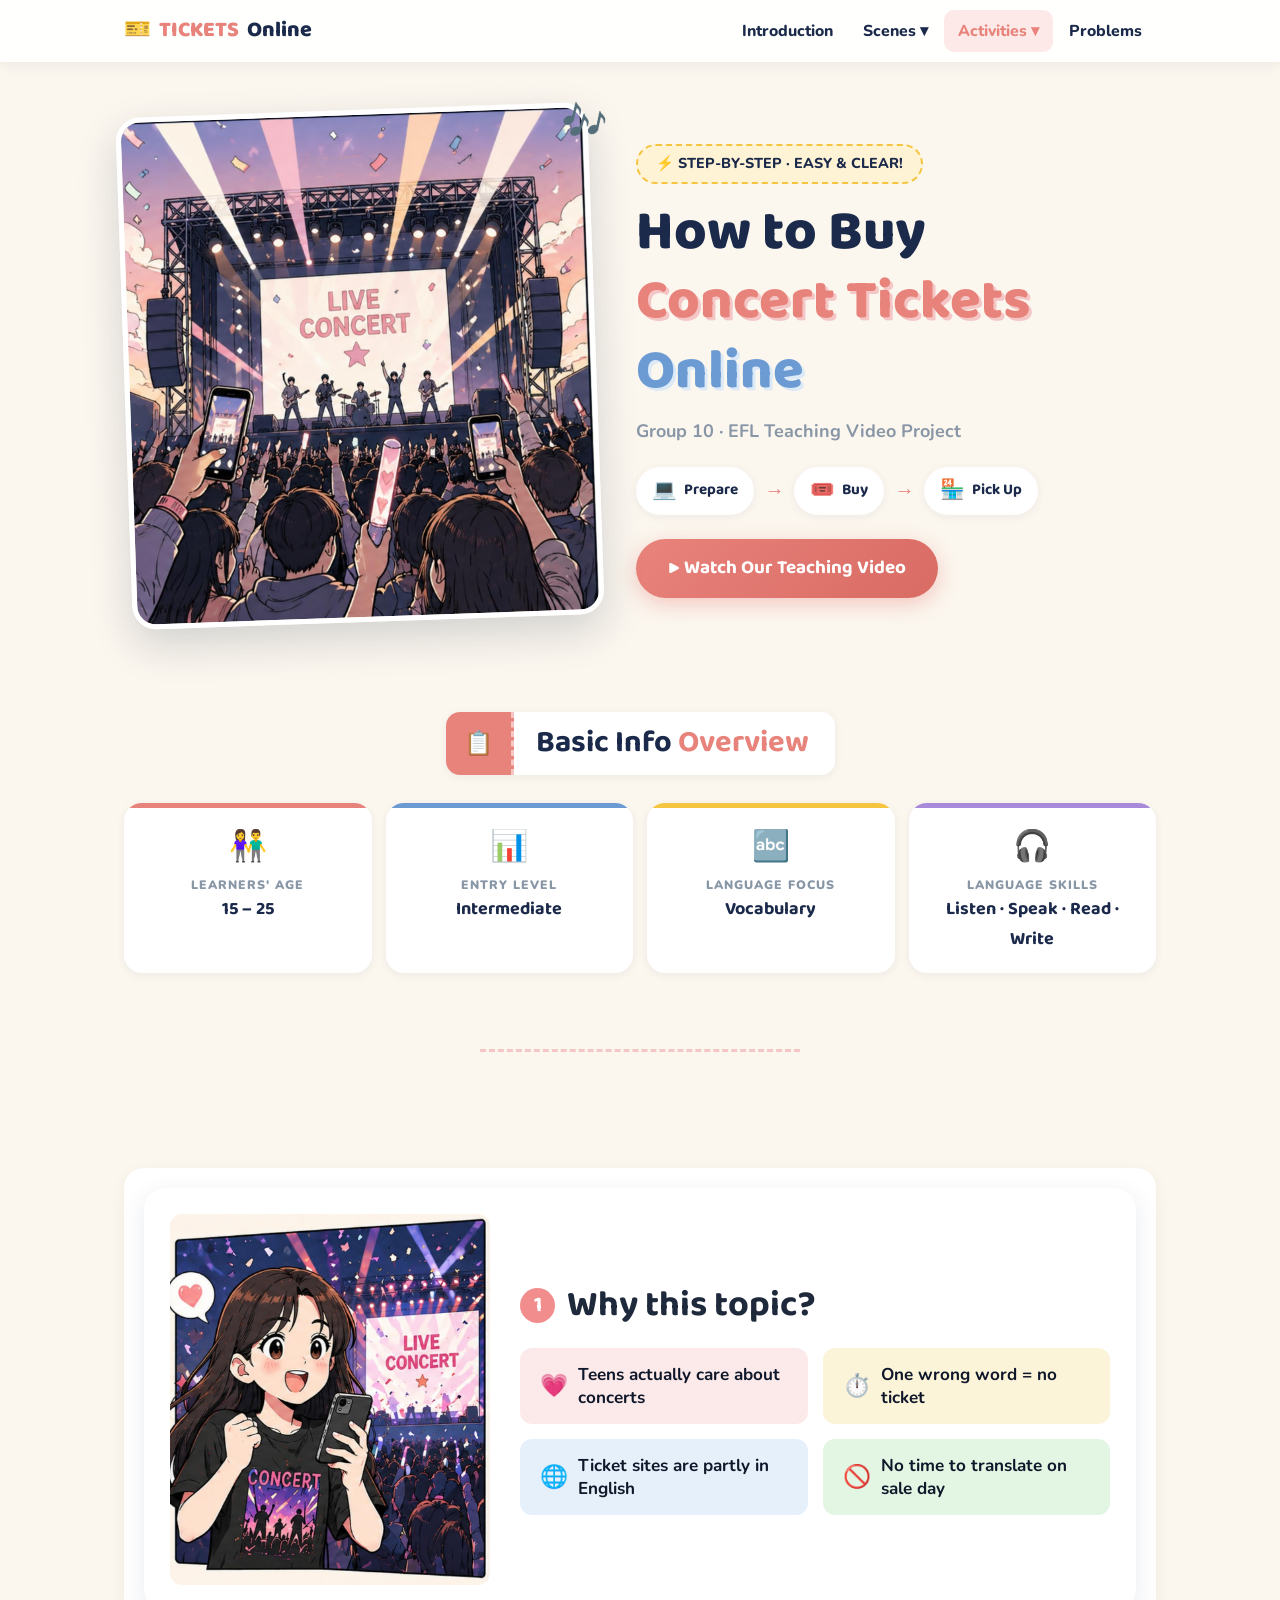
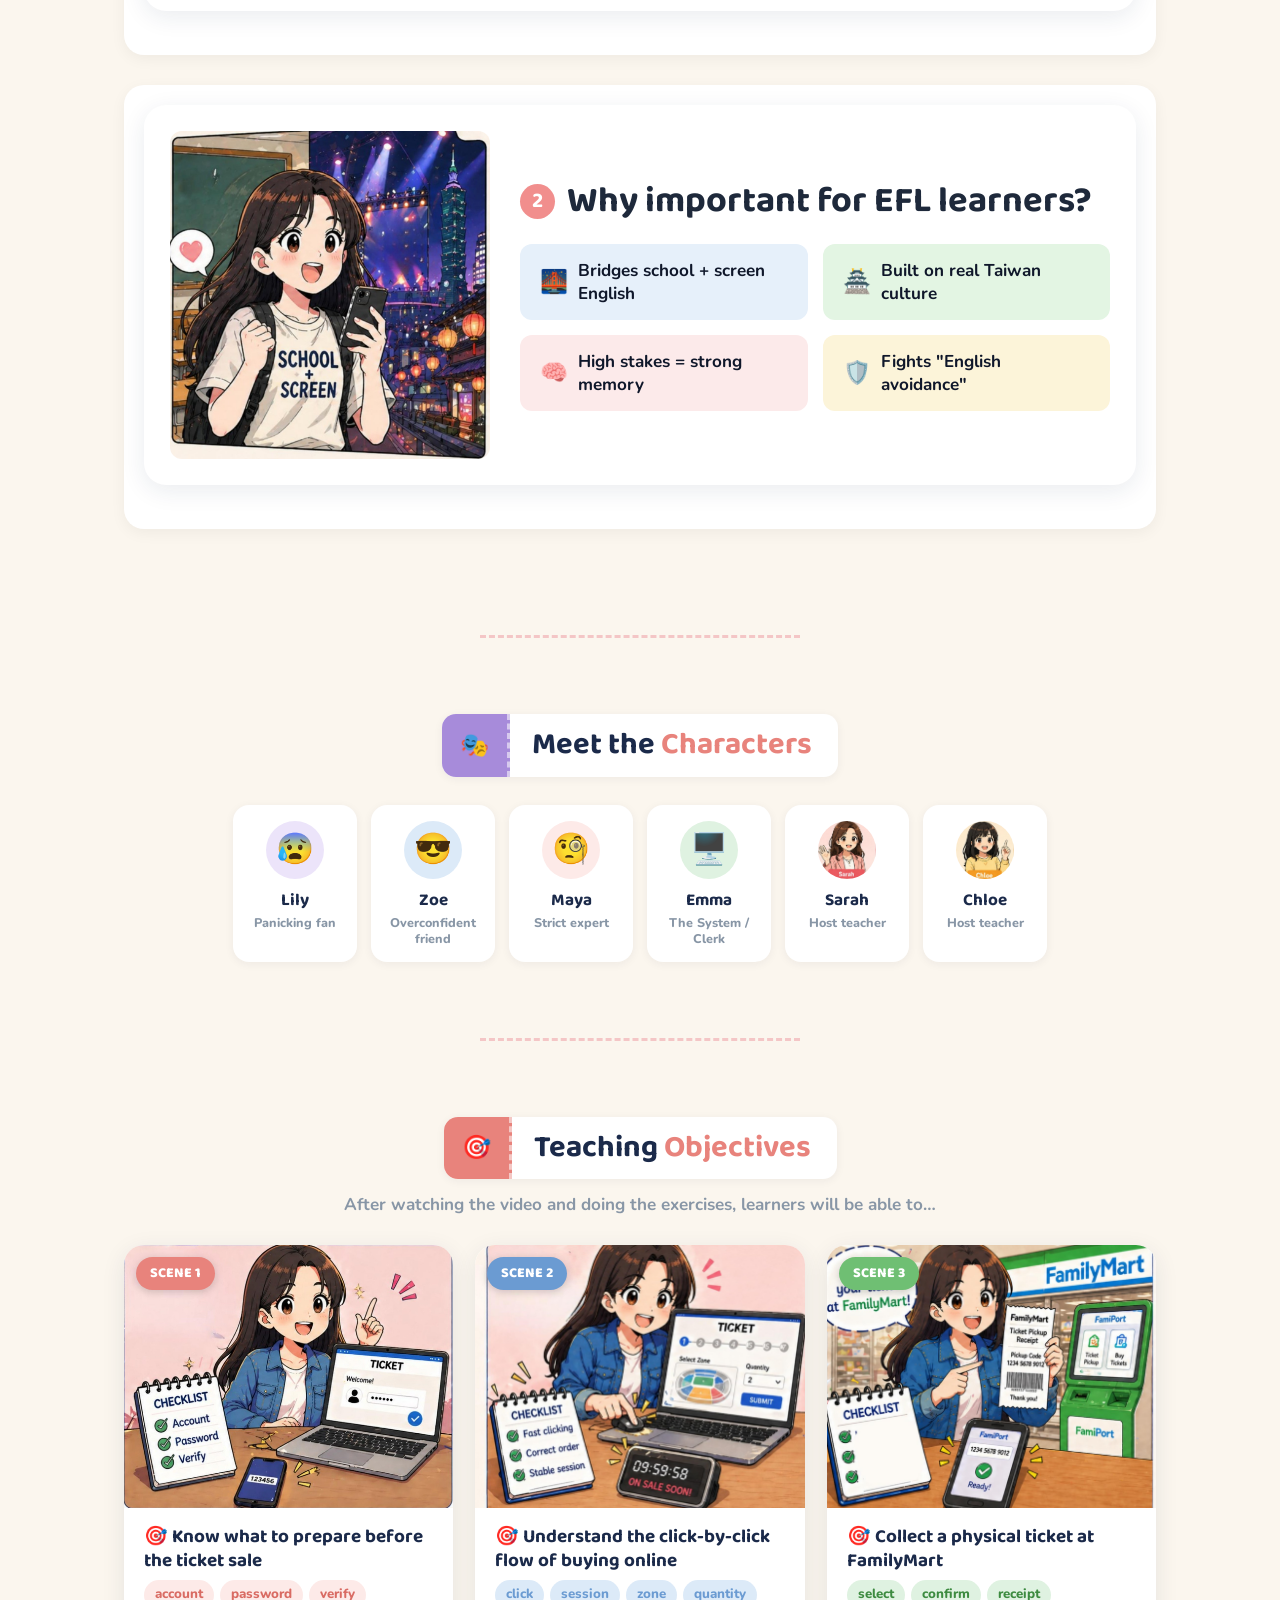
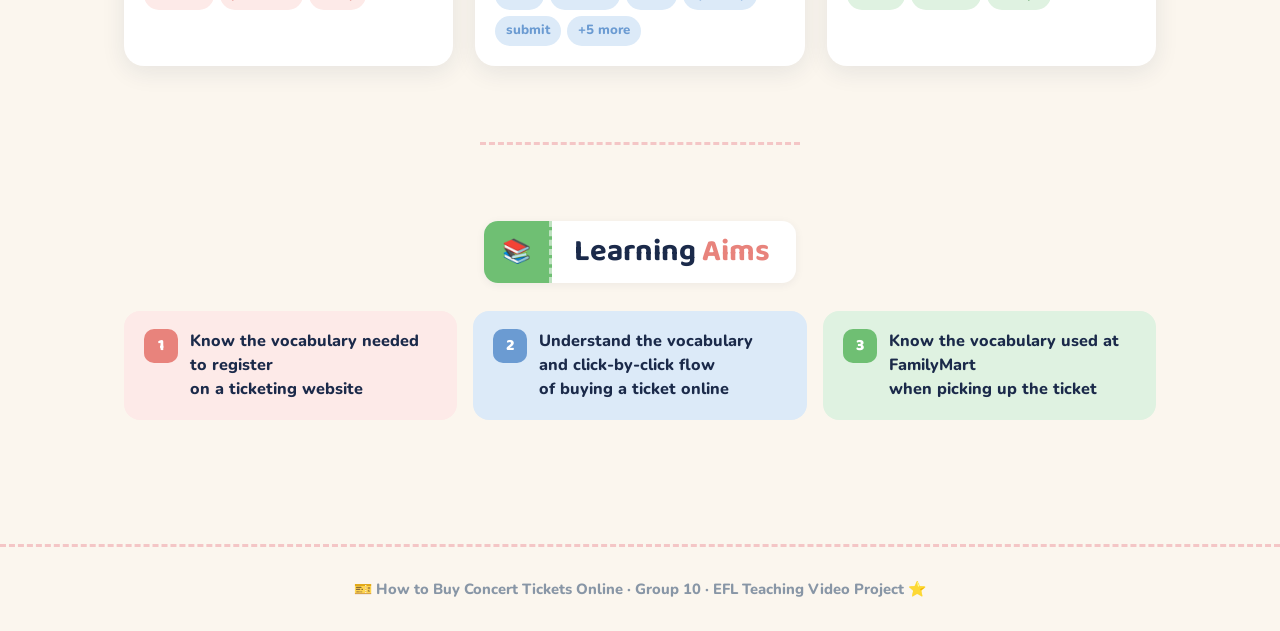
==== commit a9f1ce16: "Update index.html" ====
--- a/index.html
+++ b/index.html
@@ -155,7 +155,7 @@
   <!-- ============ MOTIVATION ============ -->
   <section>
    <section>
-    <div class="motive-card">
+<div class="motive-card">
       <div class="motive-split">
         <div class="ms-art">
           <img src="images/art-fan-phone.jpg" alt="Excited fan with phone at a concert">
@@ -176,6 +176,33 @@
             </div>
             <div class="reason-chip p4">
               <span class="re">🚫</span> No time to translate on sale day
+            </div>
+          </div>
+        </div>
+      </div>
+    </div>
+
+    <div class="motive-card">
+      <div class="motive-split">
+        <div class="ms-art">
+          <img src="images/art-school-screen.jpg" alt="Student bridging school and screen English">
+        </div>
+        <div class="ms-body">
+          <h3>
+            <span class="num">2</span> Why important for EFL learners?
+          </h3>
+          <div class="reason-chips">
+            <div class="reason-chip p3">
+              <span class="re">🌉</span> Bridges school + screen English
+            </div>
+            <div class="reason-chip p4">
+              <span class="re">🏯</span> Built on real Taiwan culture
+            </div>
+            <div class="reason-chip p1">
+              <span class="re">🧠</span> High stakes = strong memory
+            </div>
+            <div class="reason-chip p2">
+              <span class="re">🛡️</span> Fights "English avoidance"
             </div>
           </div>
         </div>
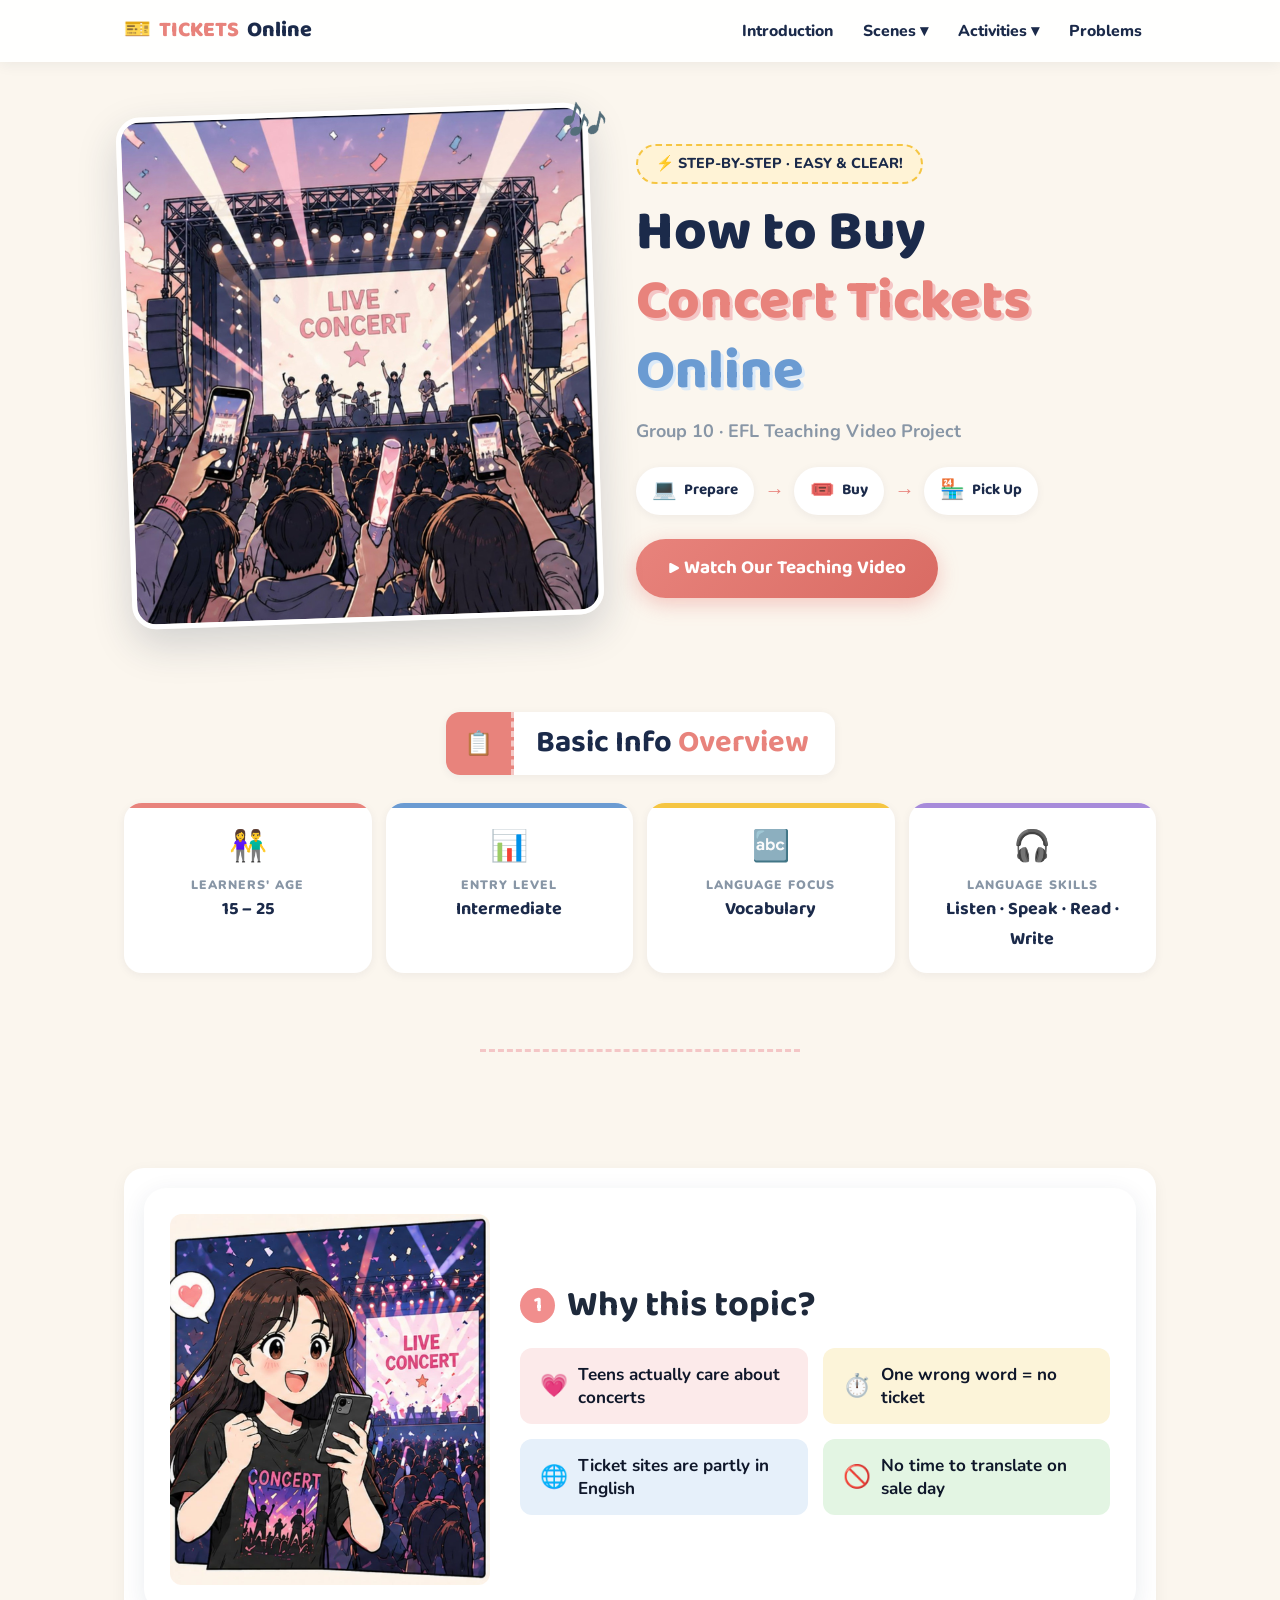
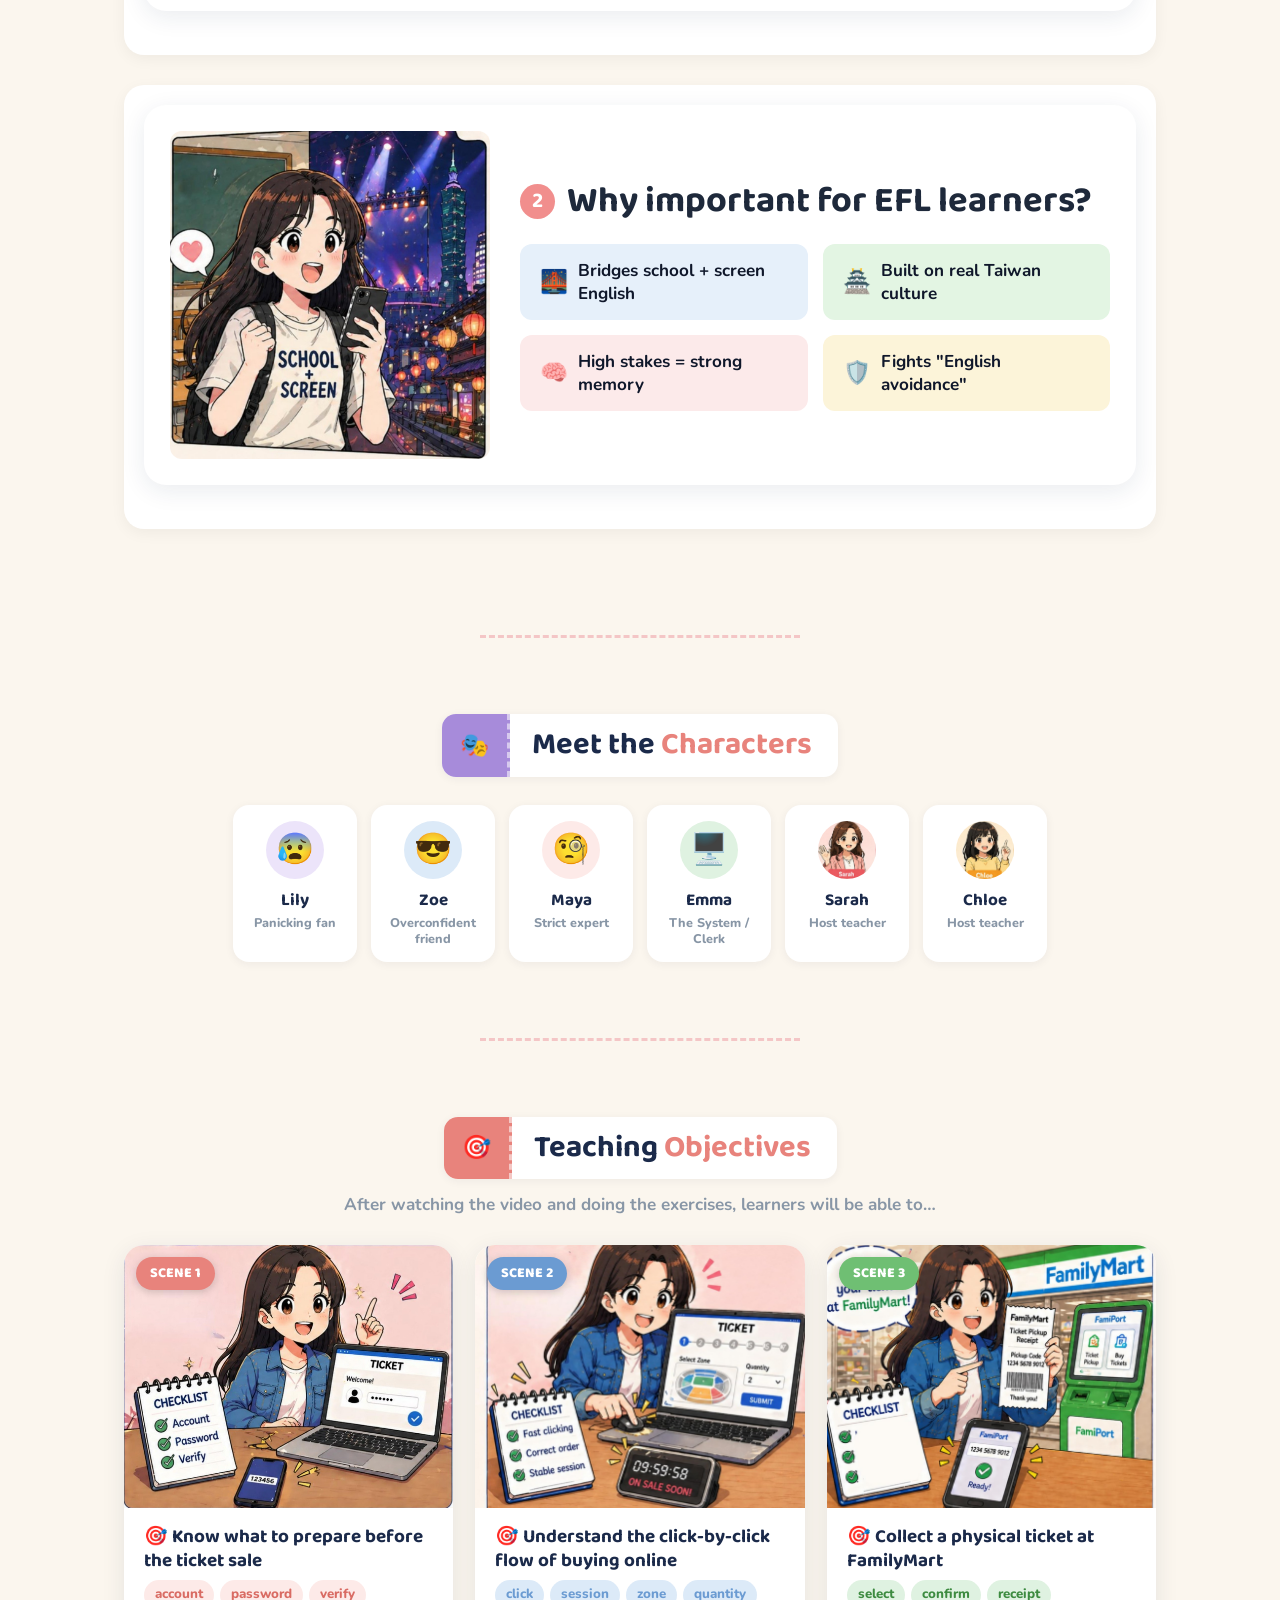
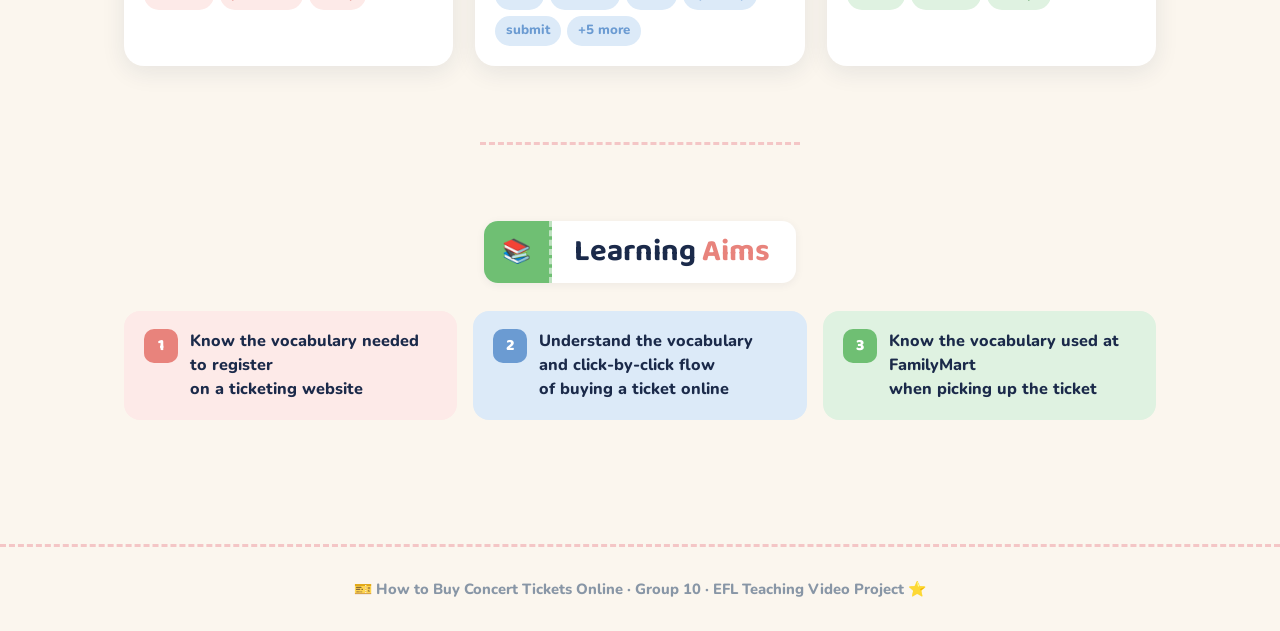
==== commit 651a1bbc: "Update index.html" ====
--- a/index.html
+++ b/index.html
@@ -93,7 +93,7 @@
         </div>
       </li>
       <li class="dropdown">
-        <a href="activity1.html" class="active">Activities ▾</a>
+        <a href="activity1.html">Activities ▾</a>
         <div class="dropdown-menu">
           <a href="activity1.html">Worksheet 1</a>
           <a href="activity2.html">Worksheet 2</a>
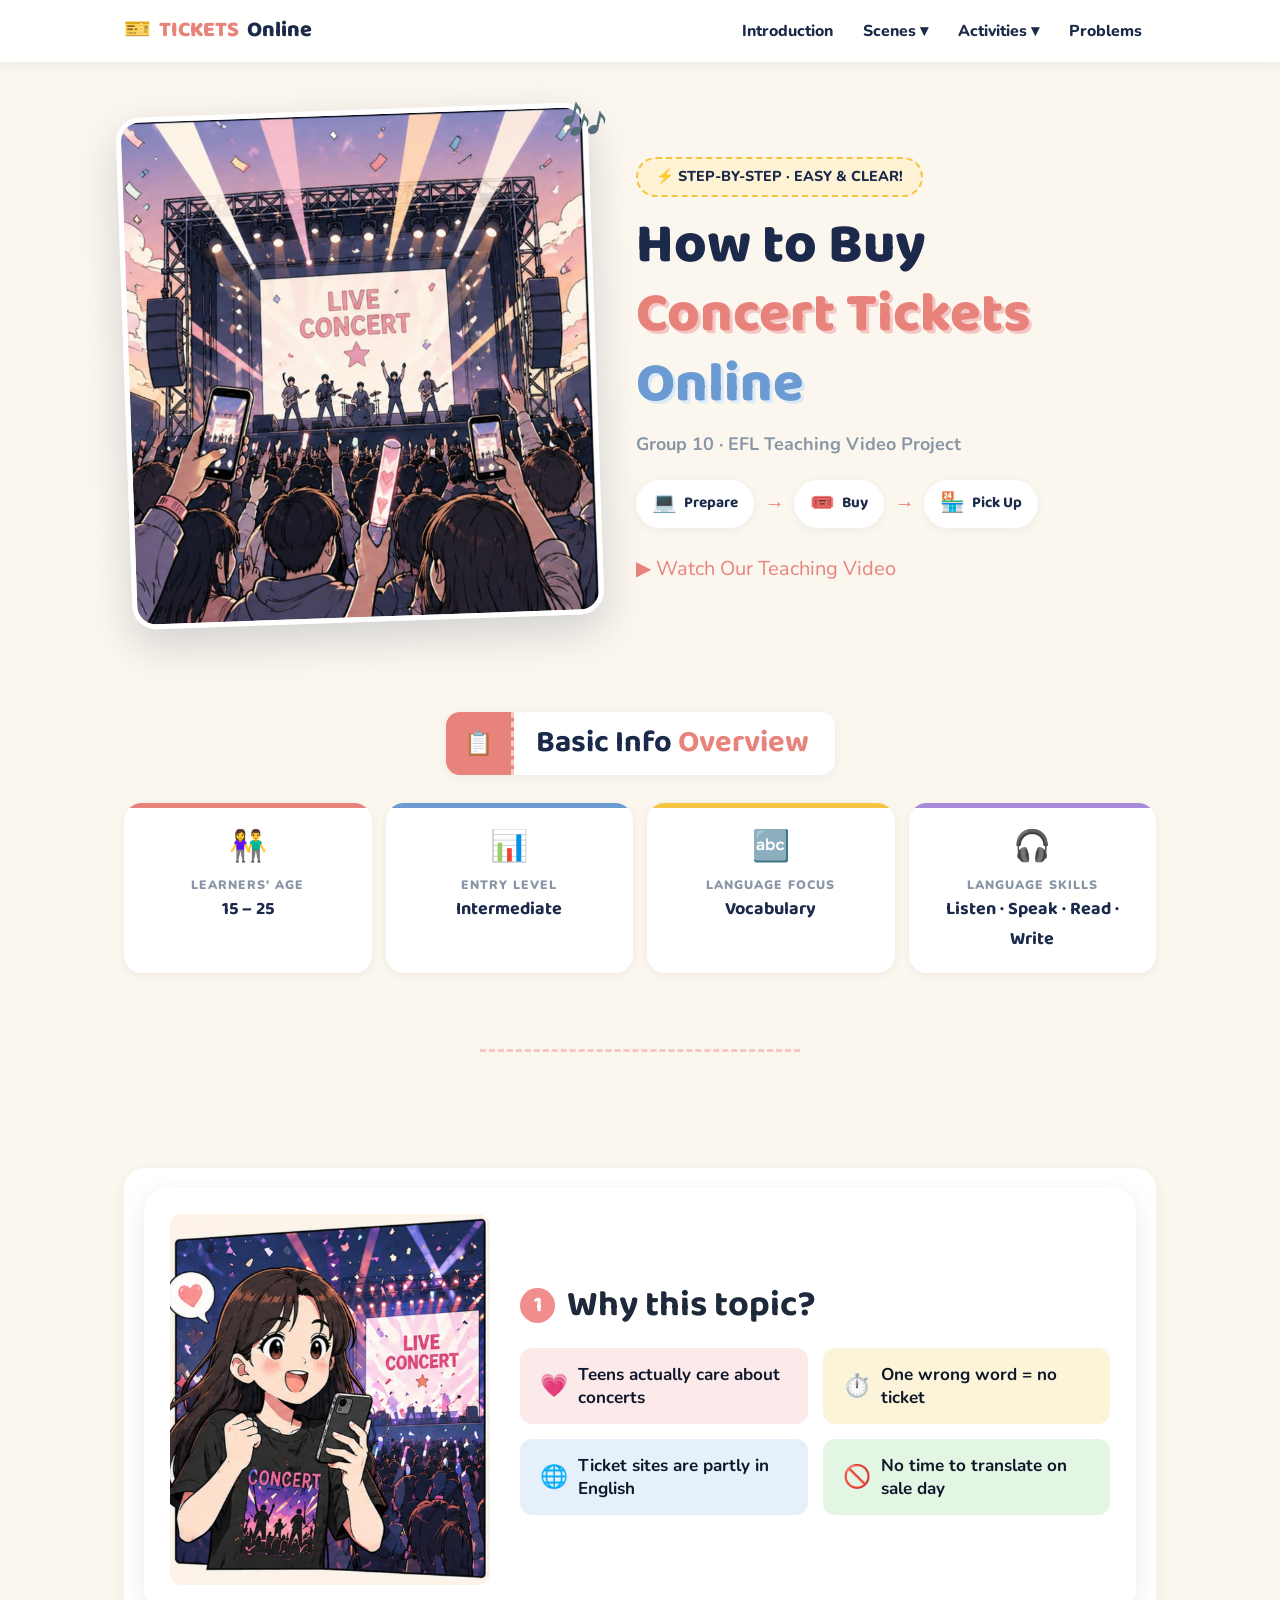
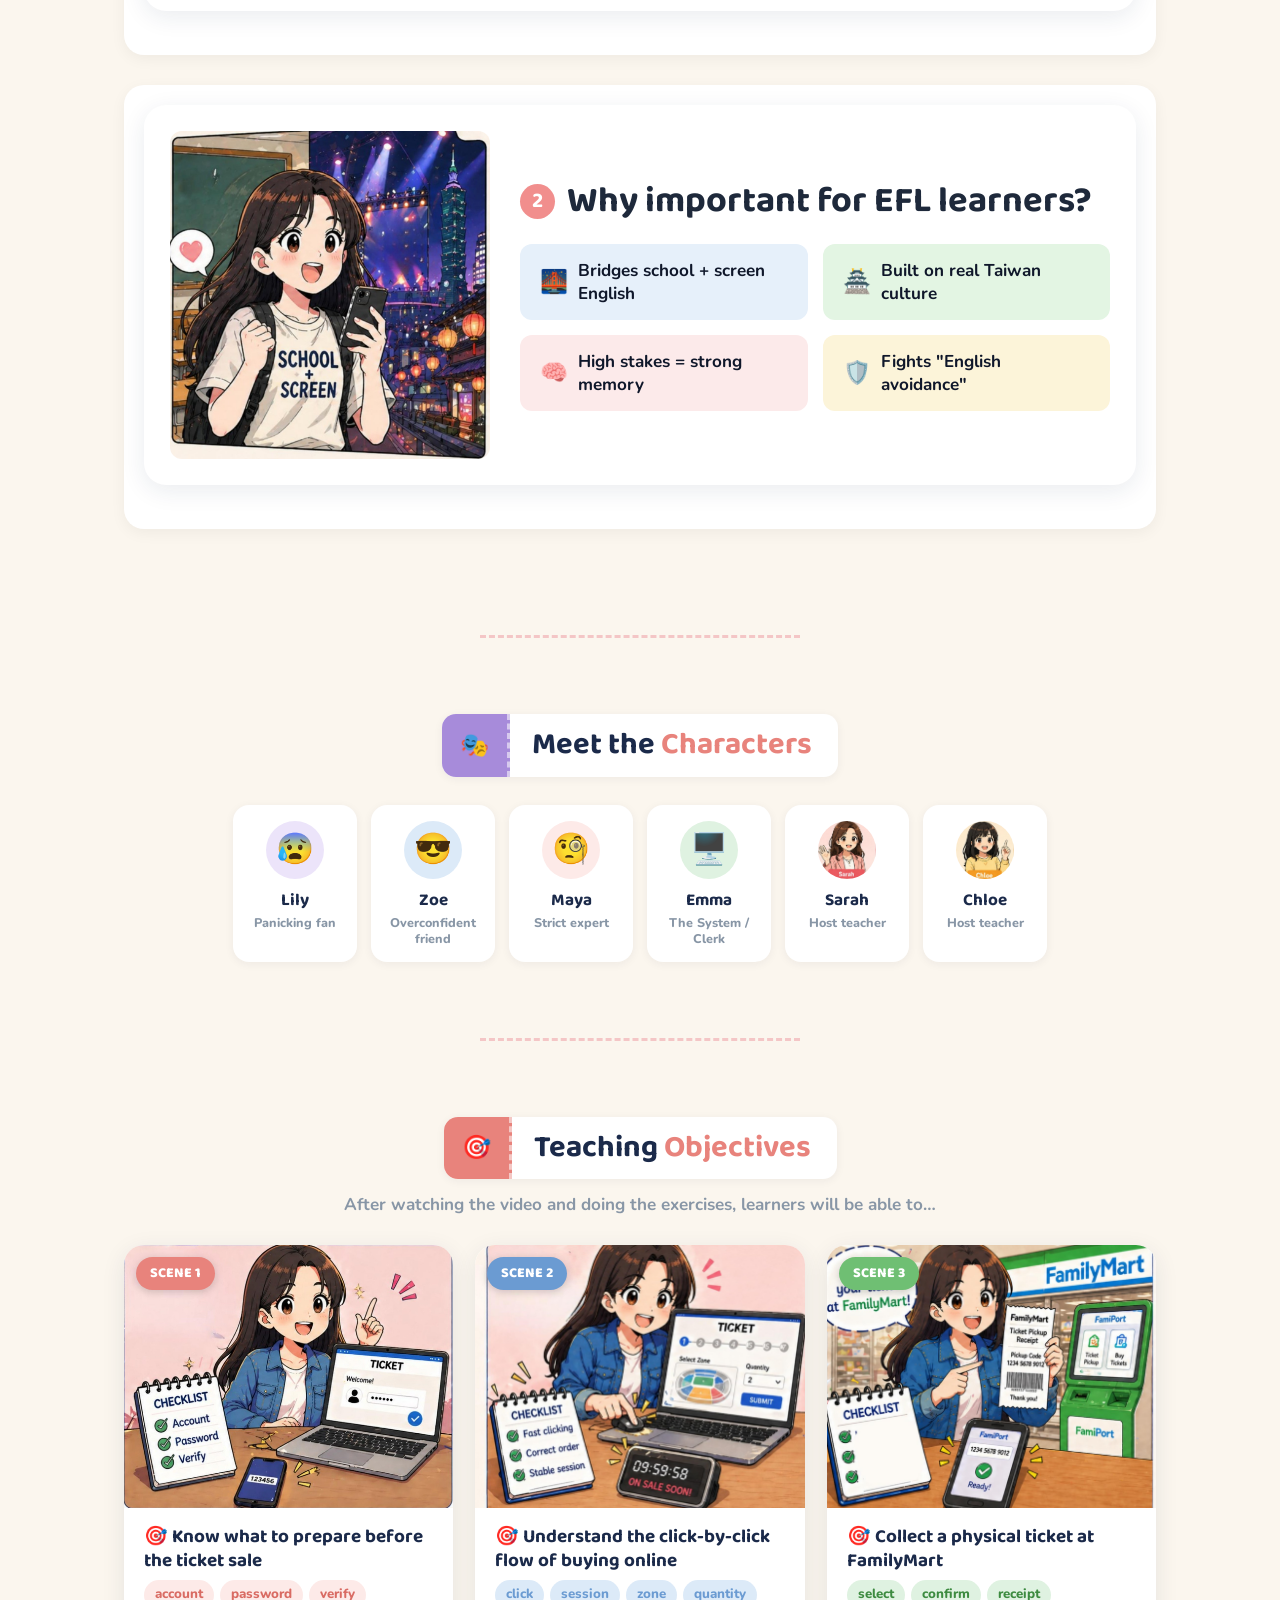
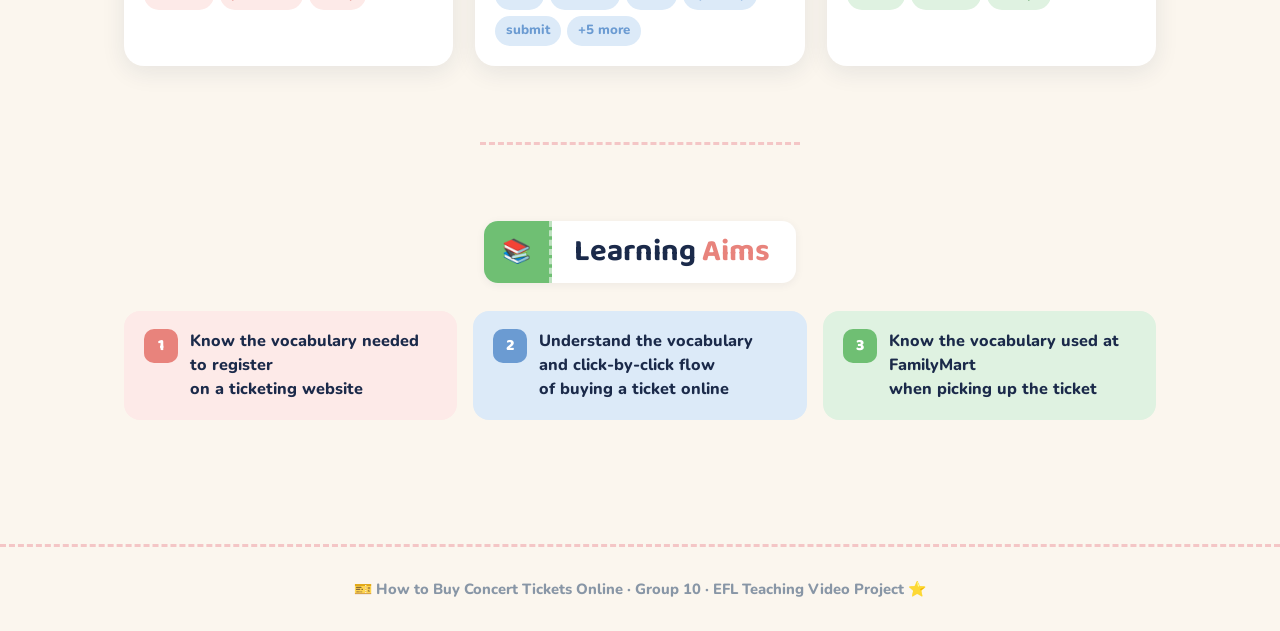
==== commit 989ca3cf: "Update index.html" ====
--- a/index.html
+++ b/index.html
@@ -124,7 +124,7 @@
         <div class="hstep"><span class="he">🏪</span> Pick Up</div>
       </div>
 
-      <a href="https://youtu.be/21uVmIpMaxs" target="_blank" class="video-btn">▶ Watch Our Teaching Video</a>
+      <a href="https://www.youtube.com/watch?v=paoKEVB65D4&t=3s">▶ Watch Our Teaching Video</a>
     </div>
   </div>
 </div>
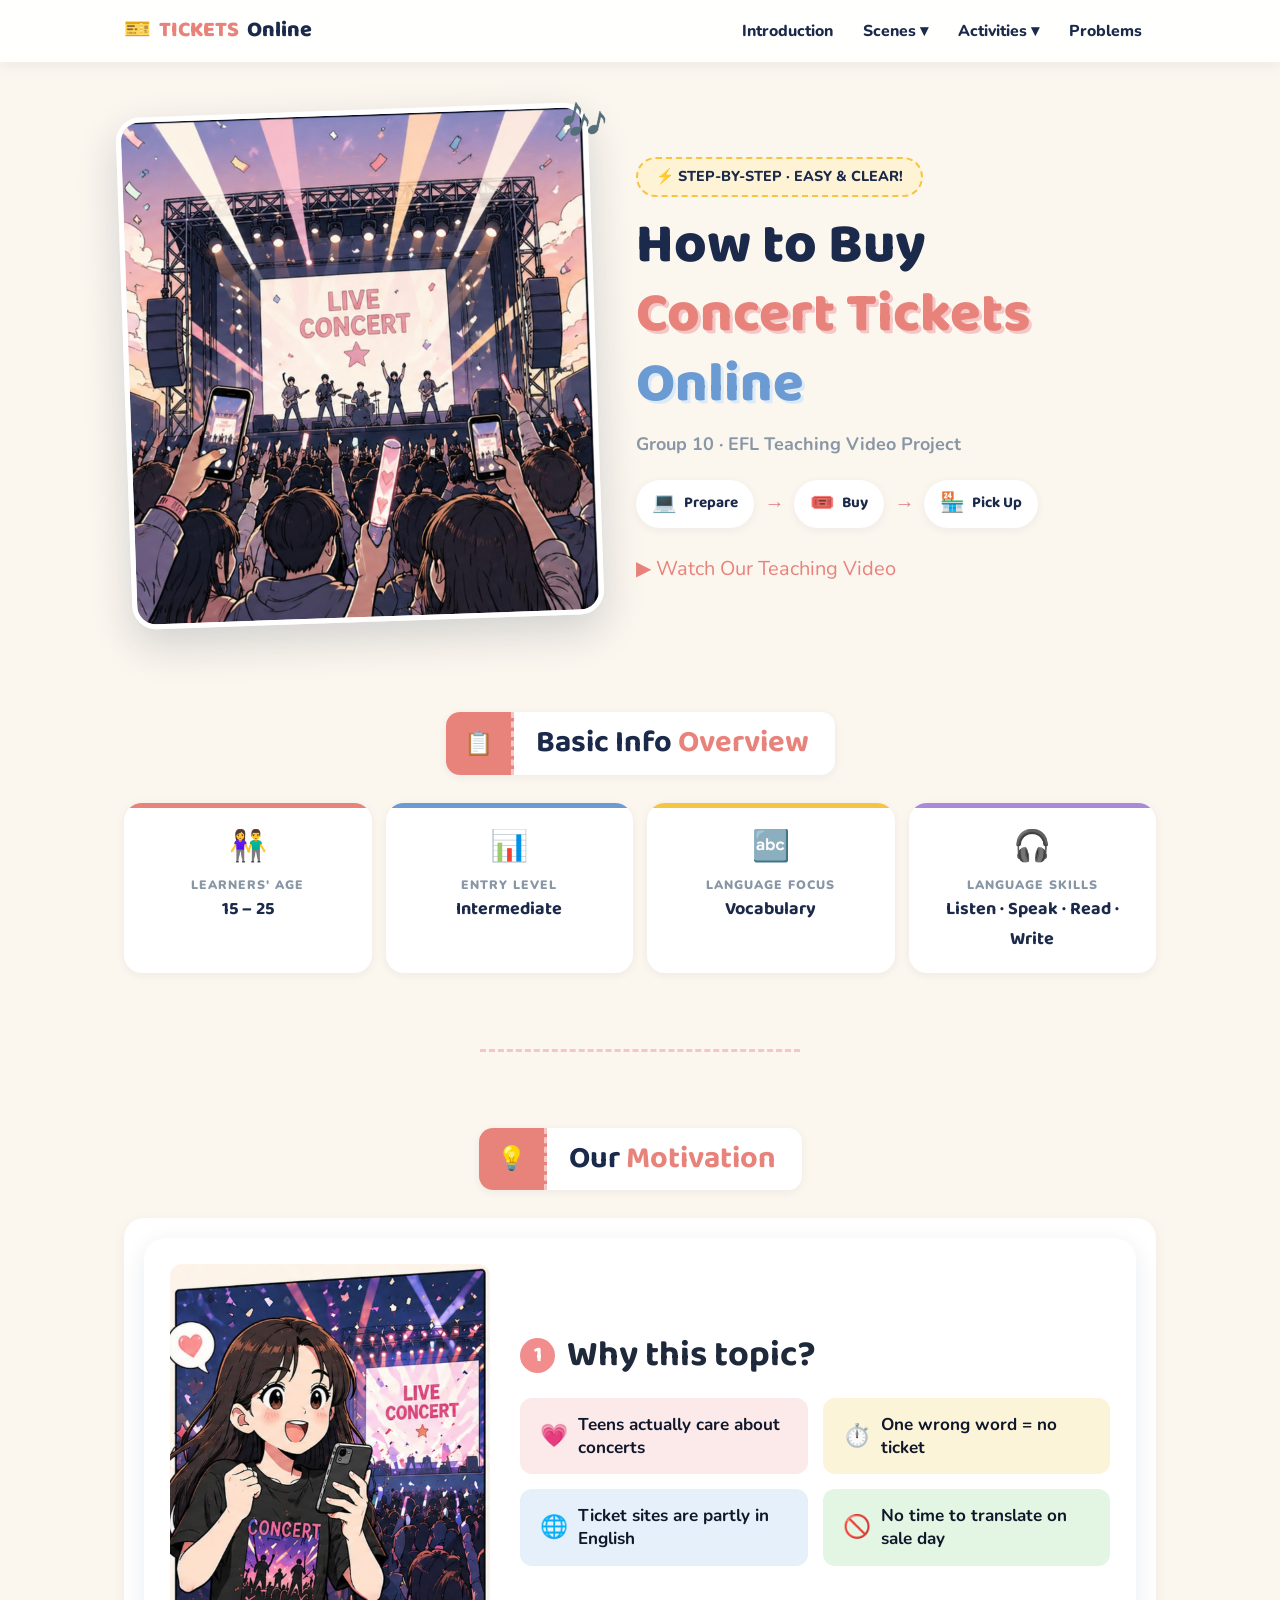
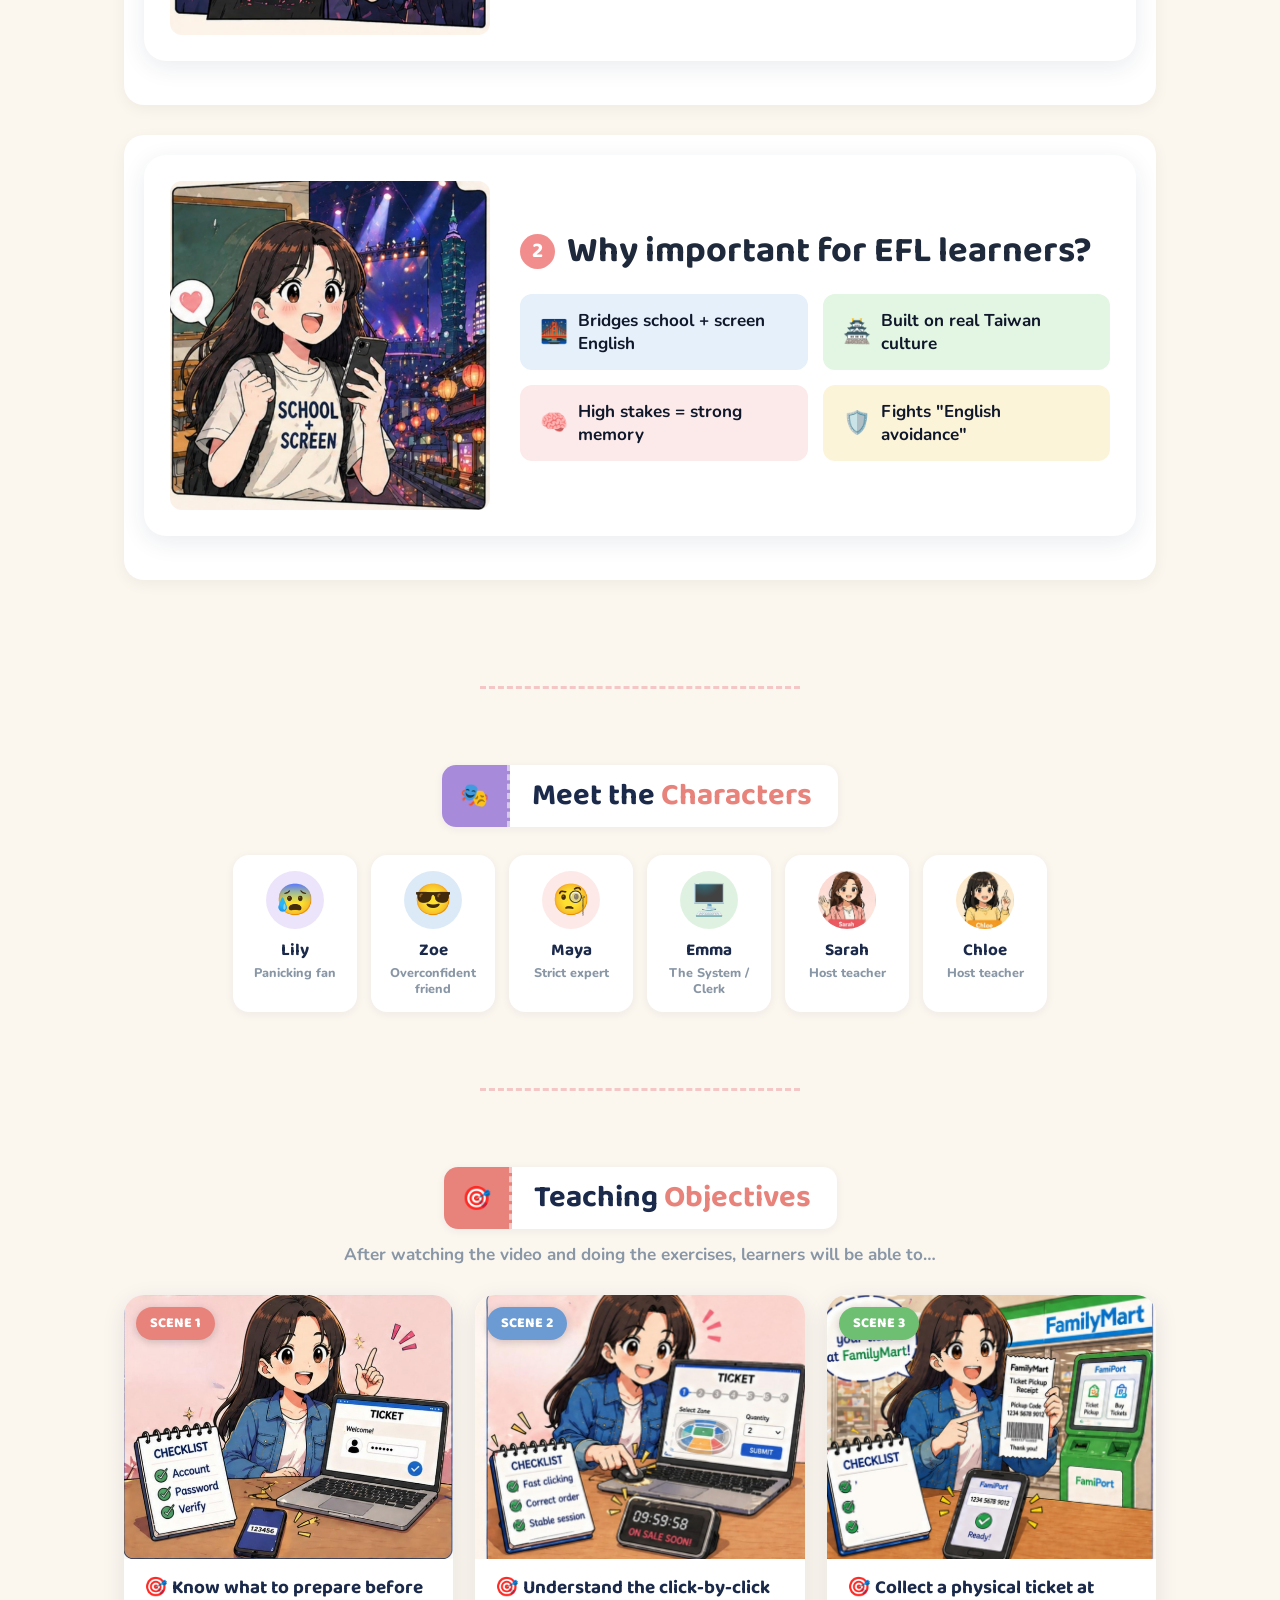
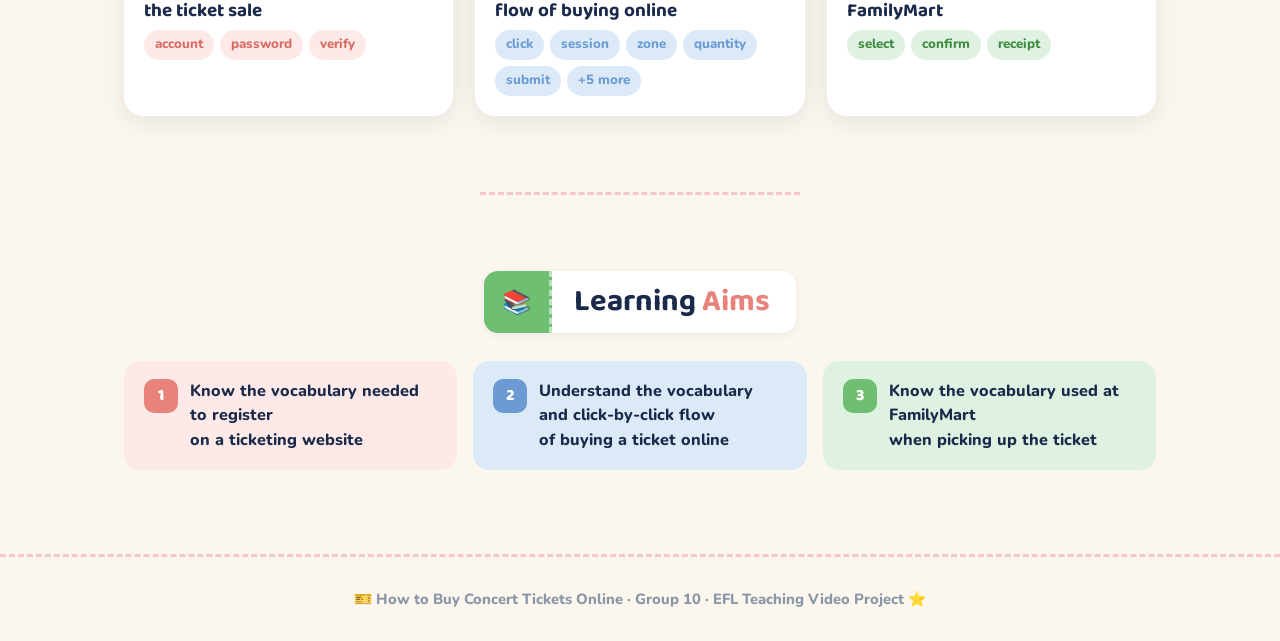
==== commit 3e7a3caf: "Update index.html" ====
--- a/index.html
+++ b/index.html
@@ -152,10 +152,18 @@
 
   <hr class="divider">
 
-  <!-- ============ MOTIVATION ============ -->
-  <section>
-   <section>
-<div class="motive-card">
+<!-- ============ MOTIVATION ============ -->
+  <section>
+    <div class="title-center">
+      <div class="ticket-title">
+        <div class="tt-stub">💡</div>
+        <div class="tt-main">
+          <h2>Our <span class="accent">Motivation</span></h2>
+        </div>
+      </div>
+    </div>
+
+    <div class="motive-card">
       <div class="motive-split">
         <div class="ms-art">
           <img src="images/art-fan-phone.jpg" alt="Excited fan with phone at a concert">
@@ -209,7 +217,7 @@
       </div>
     </div>
   </section>
-
+ 
   <hr class="divider">
 
   <!-- ============ CHARACTERS ============ -->
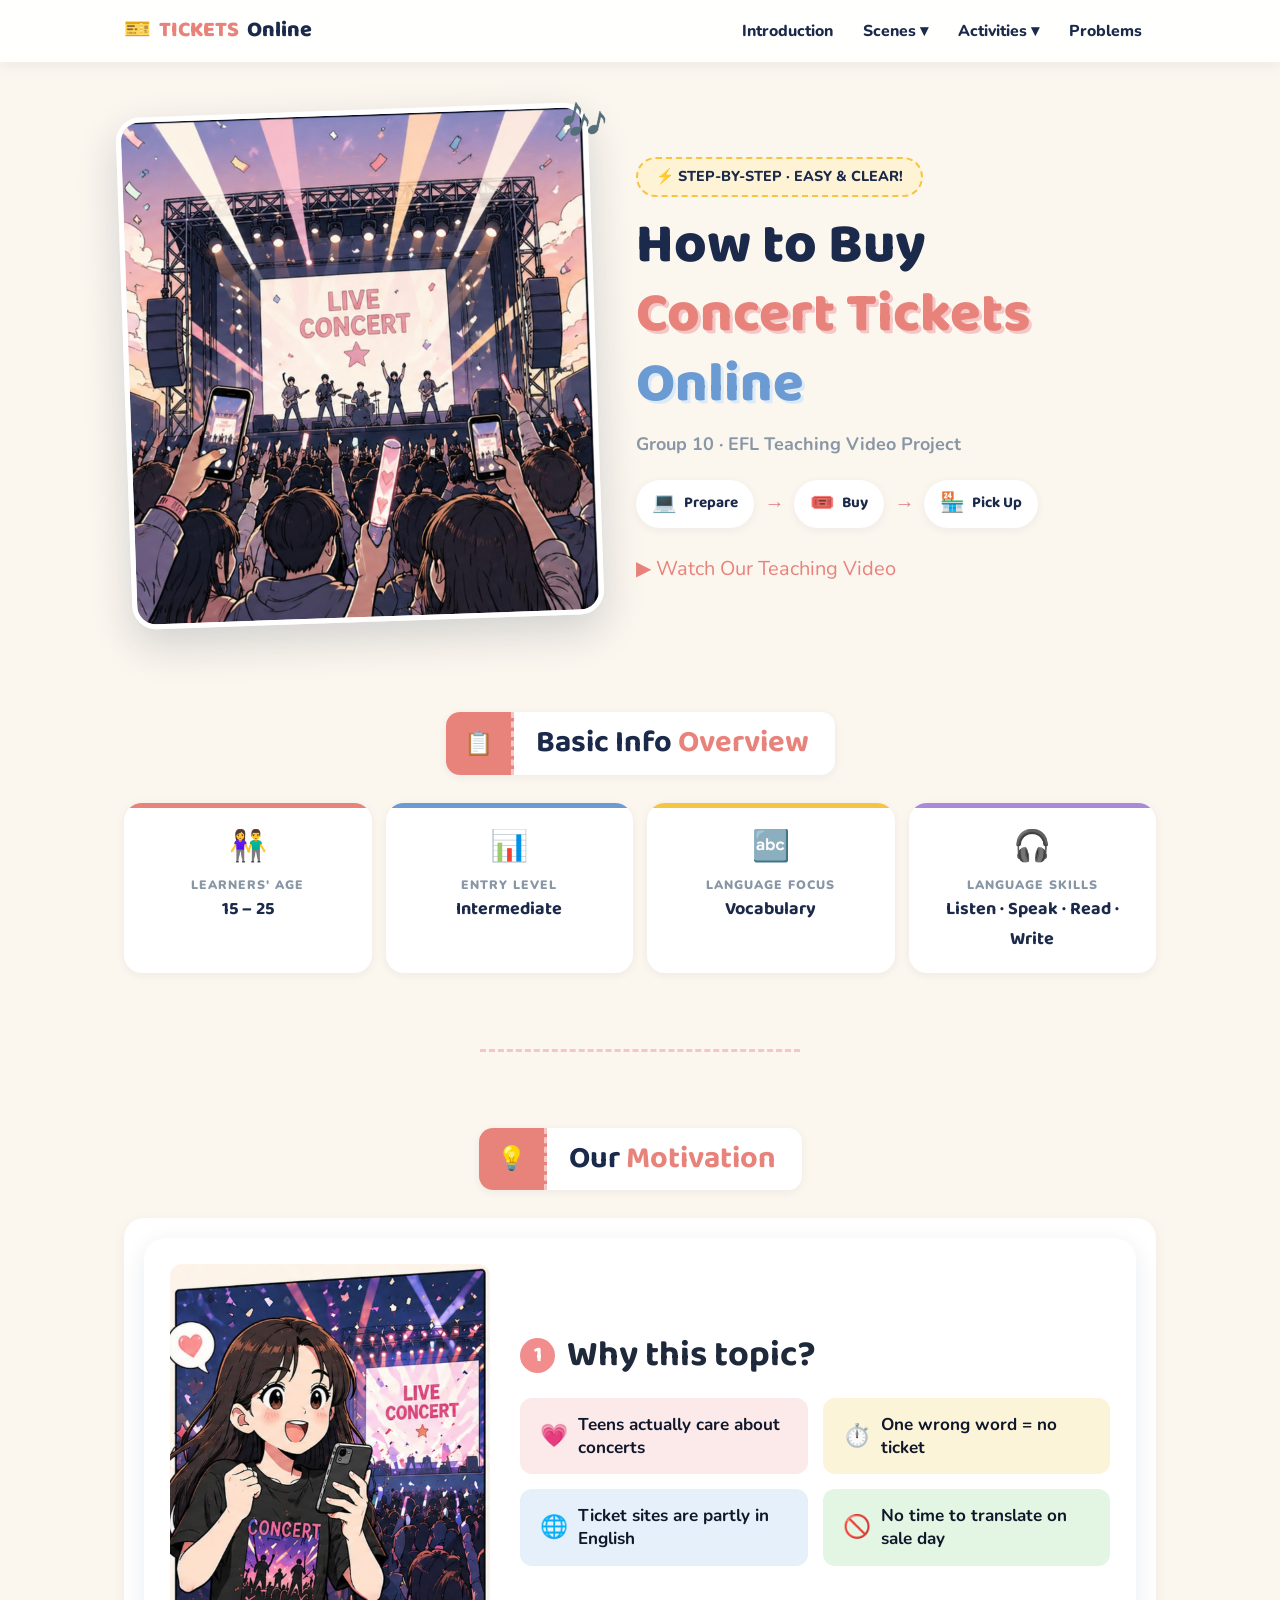
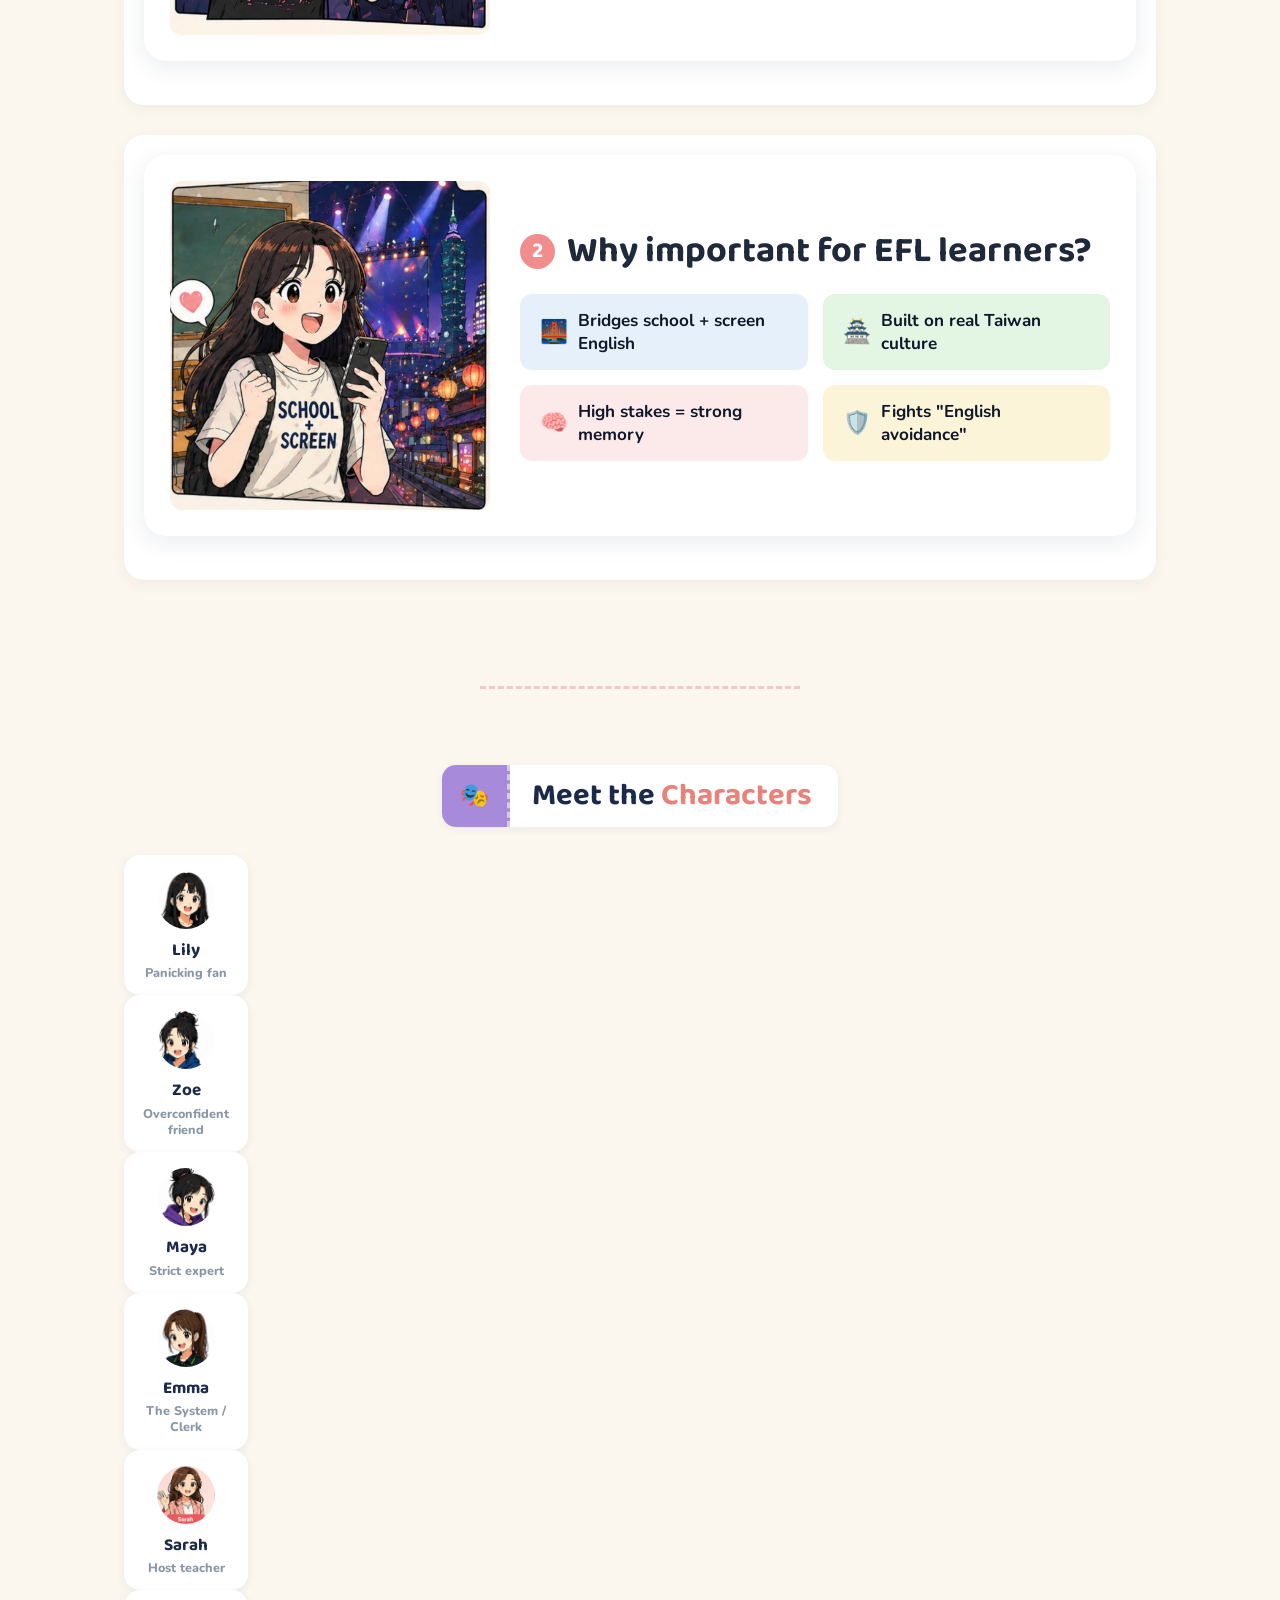
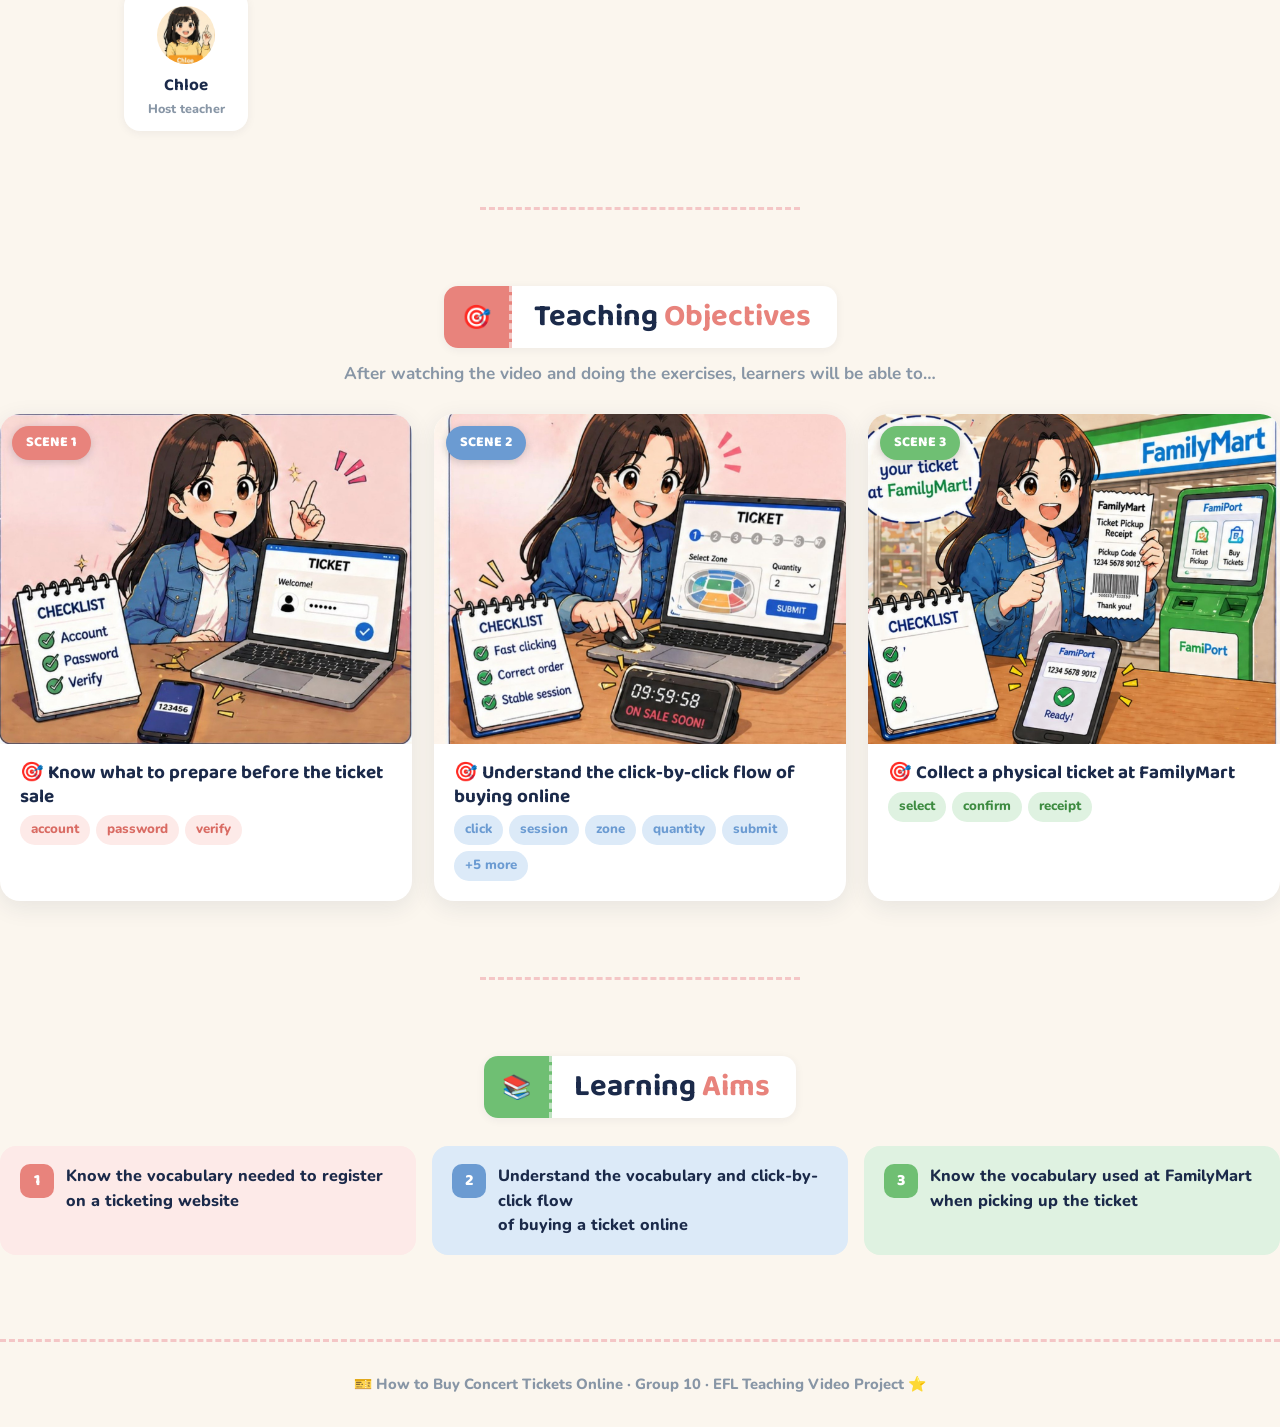
==== commit 4aaa8020: "Update index.html" ====
--- a/index.html
+++ b/index.html
@@ -231,23 +231,22 @@
       </div>
     </div>
 
-    <div class="char-strip">
-      <div class="char-chip">
-        <div class="ca" style="background:var(--purple-light)">😰</div>
-        <div class="cn">Lily</div><div class="cr">Panicking fan</div>
-      </div>
-      <div class="char-chip">
-        <div class="ca" style="background:var(--blue-light)">😎</div>
-        <div class="cn">Zoe</div><div class="cr">Overconfident friend</div>
-      </div>
-      <div class="char-chip">
-        <div class="ca" style="background:var(--pink-light)">🧐</div>
-        <div class="cn">Maya</div><div class="cr">Strict expert</div>
-      </div>
-      <div class="char-chip">
-        <div class="ca" style="background:var(--green-light)">🖥️</div>
-        <div class="cn">Emma</div><div class="cr">The System / Clerk</div>
-      </div>
+  <div class="char-chip">
+  <img class="ca" src="images/art-lily.png" alt="Lily">
+  <div class="cn">Lily</div><div class="cr">Panicking fan</div>
+</div>
+<div class="char-chip">
+  <img class="ca" src="images/art-zoe.png" alt="Zoe">
+  <div class="cn">Zoe</div><div class="cr">Overconfident friend</div>
+</div>
+<div class="char-chip">
+  <img class="ca" src="images/art-maya.png" alt="Maya">
+  <div class="cn">Maya</div><div class="cr">Strict expert</div>
+</div>
+<div class="char-chip">
+  <img class="ca" src="images/art-emma.png" alt="Emma">
+  <div class="cn">Emma</div><div class="cr">The System / Clerk</div>
+</div>
       <div class="char-chip">
         <img class="ca" src="images/art-sarah.jpg" alt="Teacher Sarah">
         <div class="cn">Sarah</div><div class="cr">Host teacher</div>
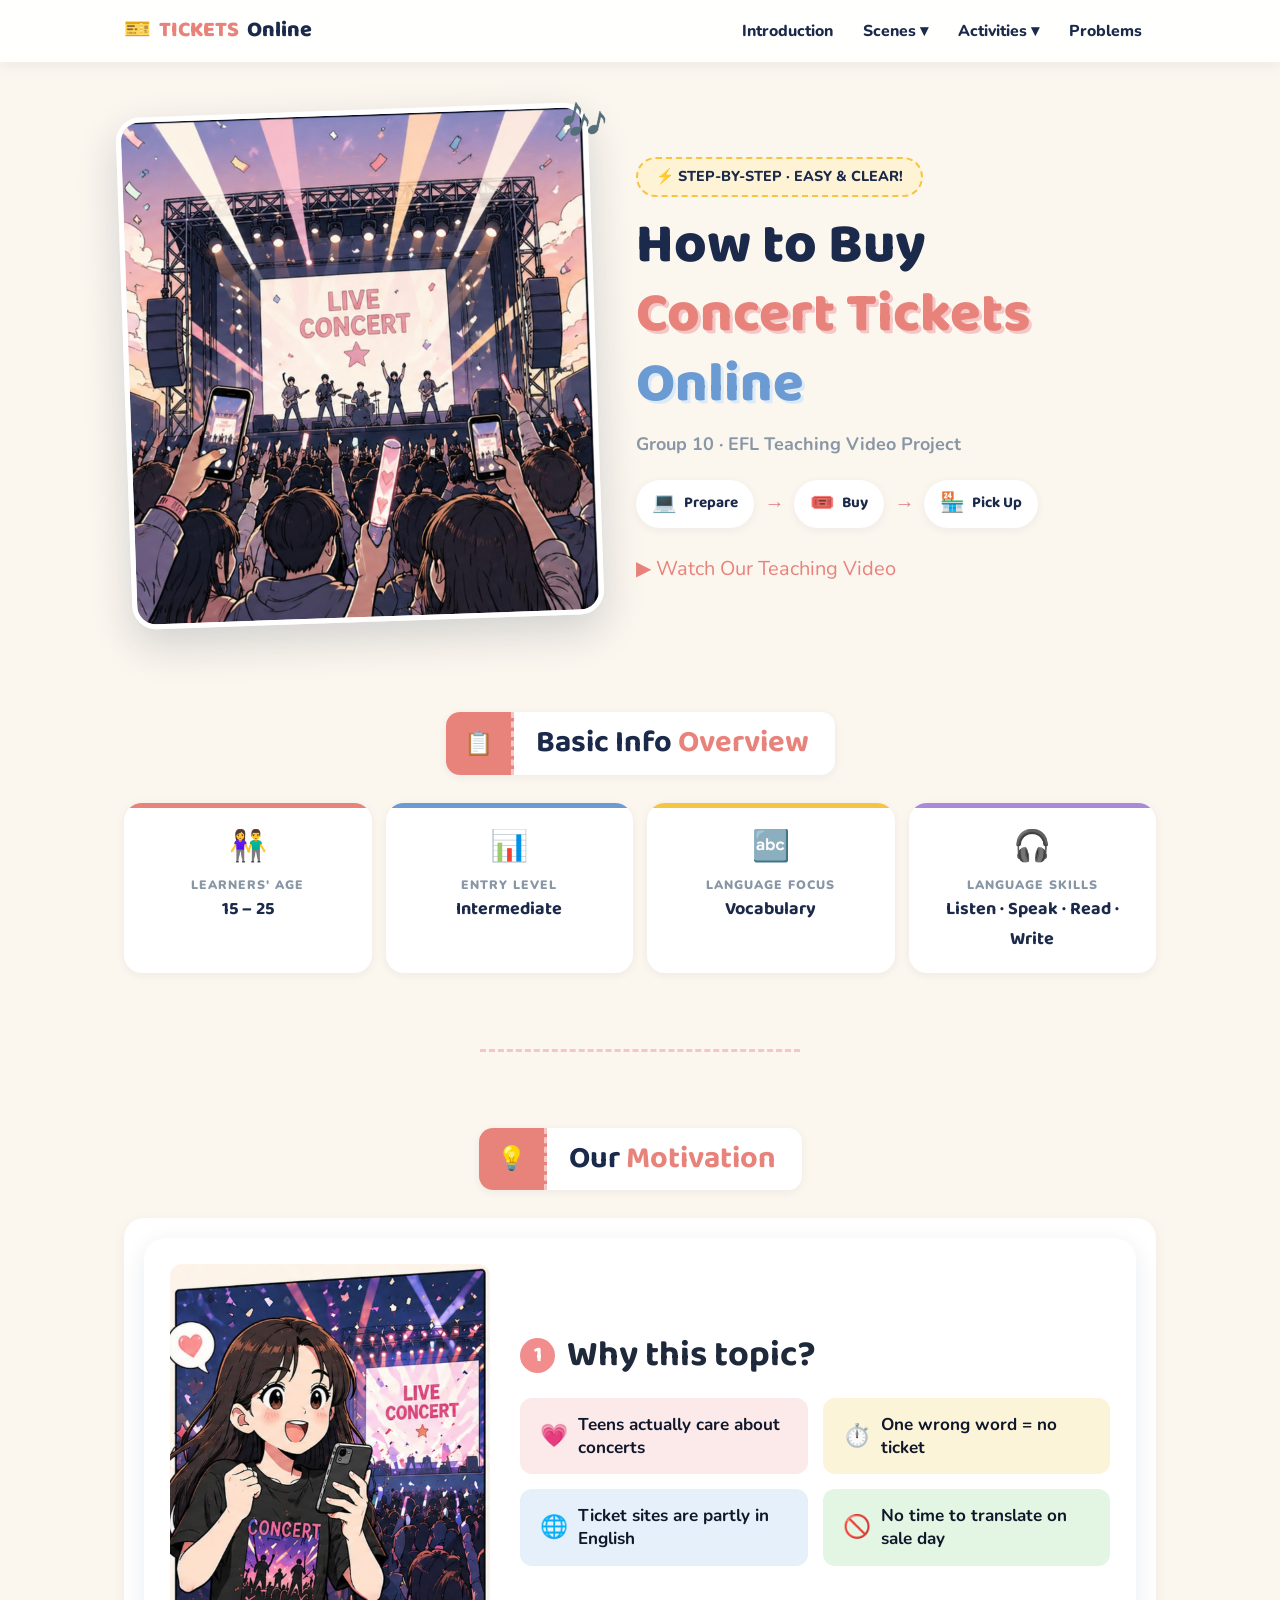
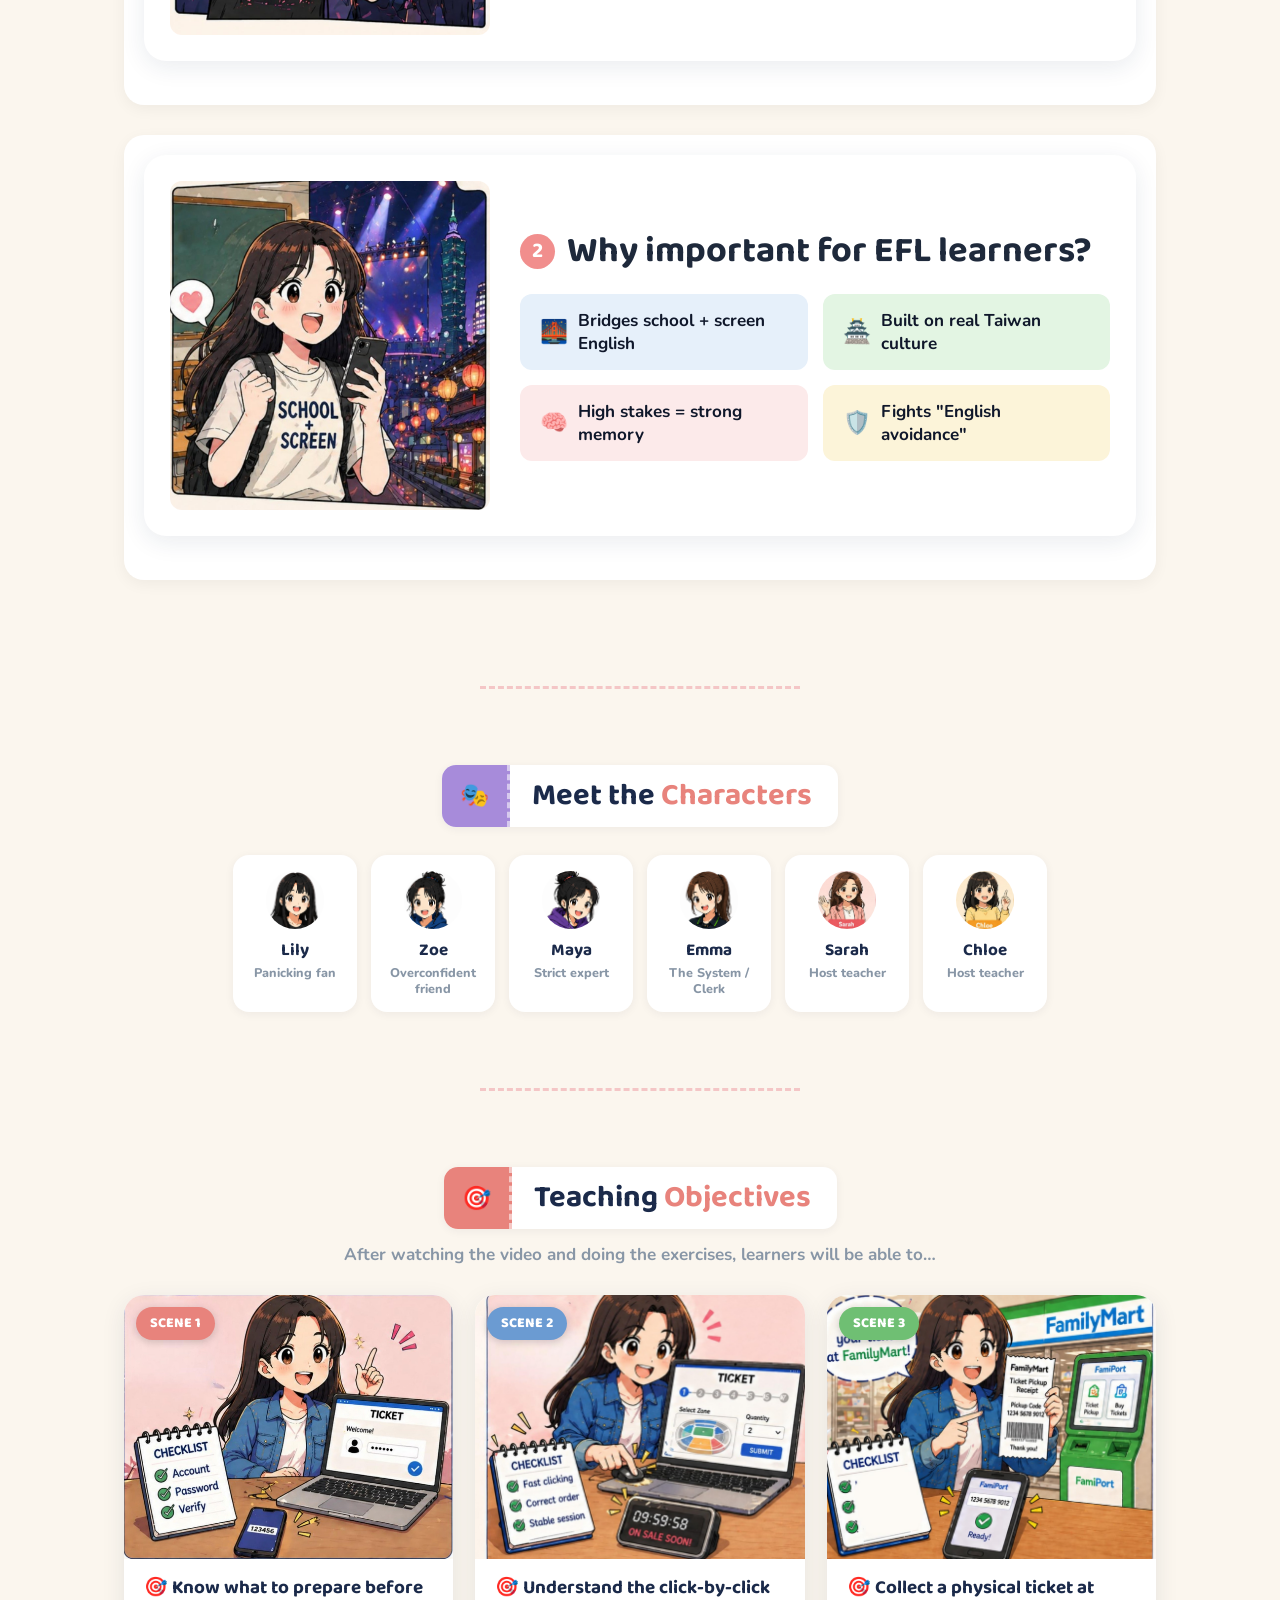
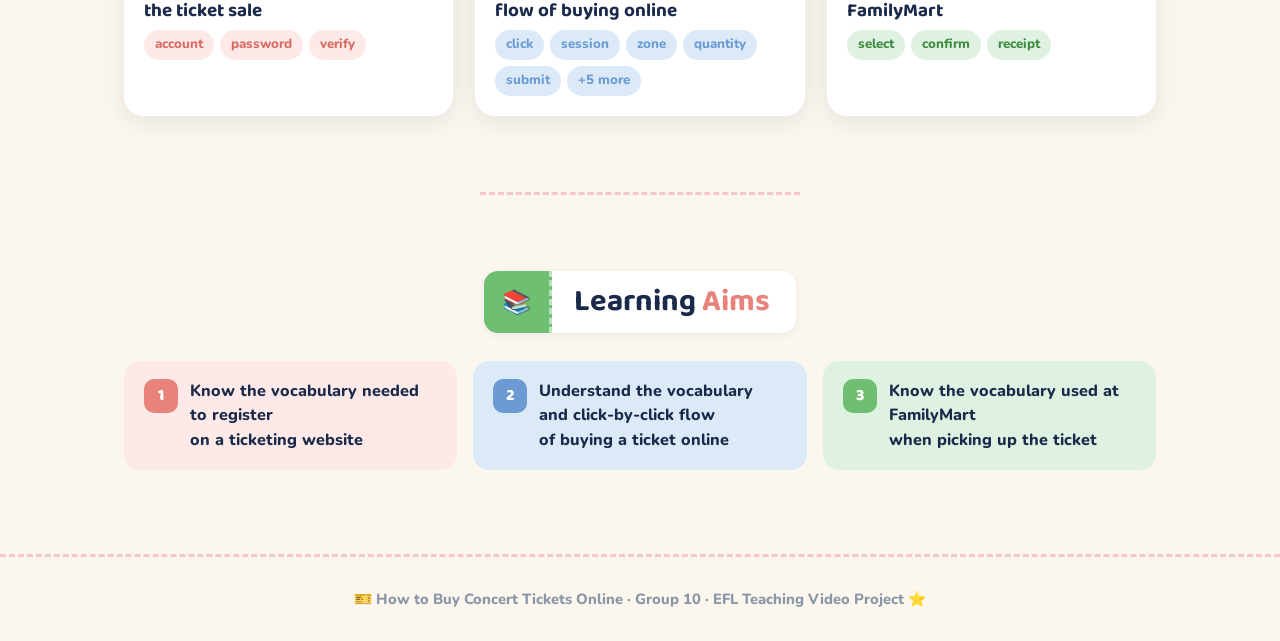
==== commit 885f3b44: "Update index.html" ====
--- a/index.html
+++ b/index.html
@@ -220,45 +220,45 @@
  
   <hr class="divider">
 
-  <!-- ============ CHARACTERS ============ -->
-  <section>
-    <div class="title-center">
-      <div class="ticket-title purple">
-        <div class="tt-stub">🎭</div>
-        <div class="tt-main">
-          <h2>Meet the <span class="accent">Characters</span></h2>
-        </div>
-      </div>
-    </div>
-
-  <div class="char-chip">
-  <img class="ca" src="images/art-lily.png" alt="Lily">
-  <div class="cn">Lily</div><div class="cr">Panicking fan</div>
-</div>
-<div class="char-chip">
-  <img class="ca" src="images/art-zoe.png" alt="Zoe">
-  <div class="cn">Zoe</div><div class="cr">Overconfident friend</div>
-</div>
-<div class="char-chip">
-  <img class="ca" src="images/art-maya.png" alt="Maya">
-  <div class="cn">Maya</div><div class="cr">Strict expert</div>
-</div>
-<div class="char-chip">
-  <img class="ca" src="images/art-emma.png" alt="Emma">
-  <div class="cn">Emma</div><div class="cr">The System / Clerk</div>
-</div>
-      <div class="char-chip">
-        <img class="ca" src="images/art-sarah.jpg" alt="Teacher Sarah">
-        <div class="cn">Sarah</div><div class="cr">Host teacher</div>
-      </div>
-      <div class="char-chip">
-        <img class="ca" src="images/art-chloe.jpg" alt="Teacher Chloe">
-        <div class="cn">Chloe</div><div class="cr">Host teacher</div>
-      </div>
-    </div>
-  </section>
-
-  <hr class="divider">
+<!-- ============ CHARACTERS ============ -->
+<section>
+  <div class="title-center">
+    <div class="ticket-title purple">
+      <div class="tt-stub">🎭</div>
+      <div class="tt-main">
+        <h2>Meet the <span class="accent">Characters</span></h2>
+      </div>
+    </div>
+  </div>
+
+  <div class="char-strip">
+    <div class="char-chip">
+      <img class="ca" src="images/art-lily.png" alt="Lily">
+      <div class="cn">Lily</div><div class="cr">Panicking fan</div>
+    </div>
+    <div class="char-chip">
+      <img class="ca" src="images/art-zoe.png" alt="Zoe">
+      <div class="cn">Zoe</div><div class="cr">Overconfident friend</div>
+    </div>
+    <div class="char-chip">
+      <img class="ca" src="images/art-maya.png" alt="Maya">
+      <div class="cn">Maya</div><div class="cr">Strict expert</div>
+    </div>
+    <div class="char-chip">
+      <img class="ca" src="images/art-emma.png" alt="Emma">
+      <div class="cn">Emma</div><div class="cr">The System / Clerk</div>
+    </div>
+    <div class="char-chip">
+      <img class="ca" src="images/art-sarah.jpg" alt="Teacher Sarah">
+      <div class="cn">Sarah</div><div class="cr">Host teacher</div>
+    </div>
+    <div class="char-chip">
+      <img class="ca" src="images/art-chloe.jpg" alt="Teacher Chloe">
+      <div class="cn">Chloe</div><div class="cr">Host teacher</div>
+    </div>
+  </div>
+</section>
+<hr class="divider">
 
   <!-- ============ TEACHING OBJECTIVES (scene cards) ============ -->
   <section>
